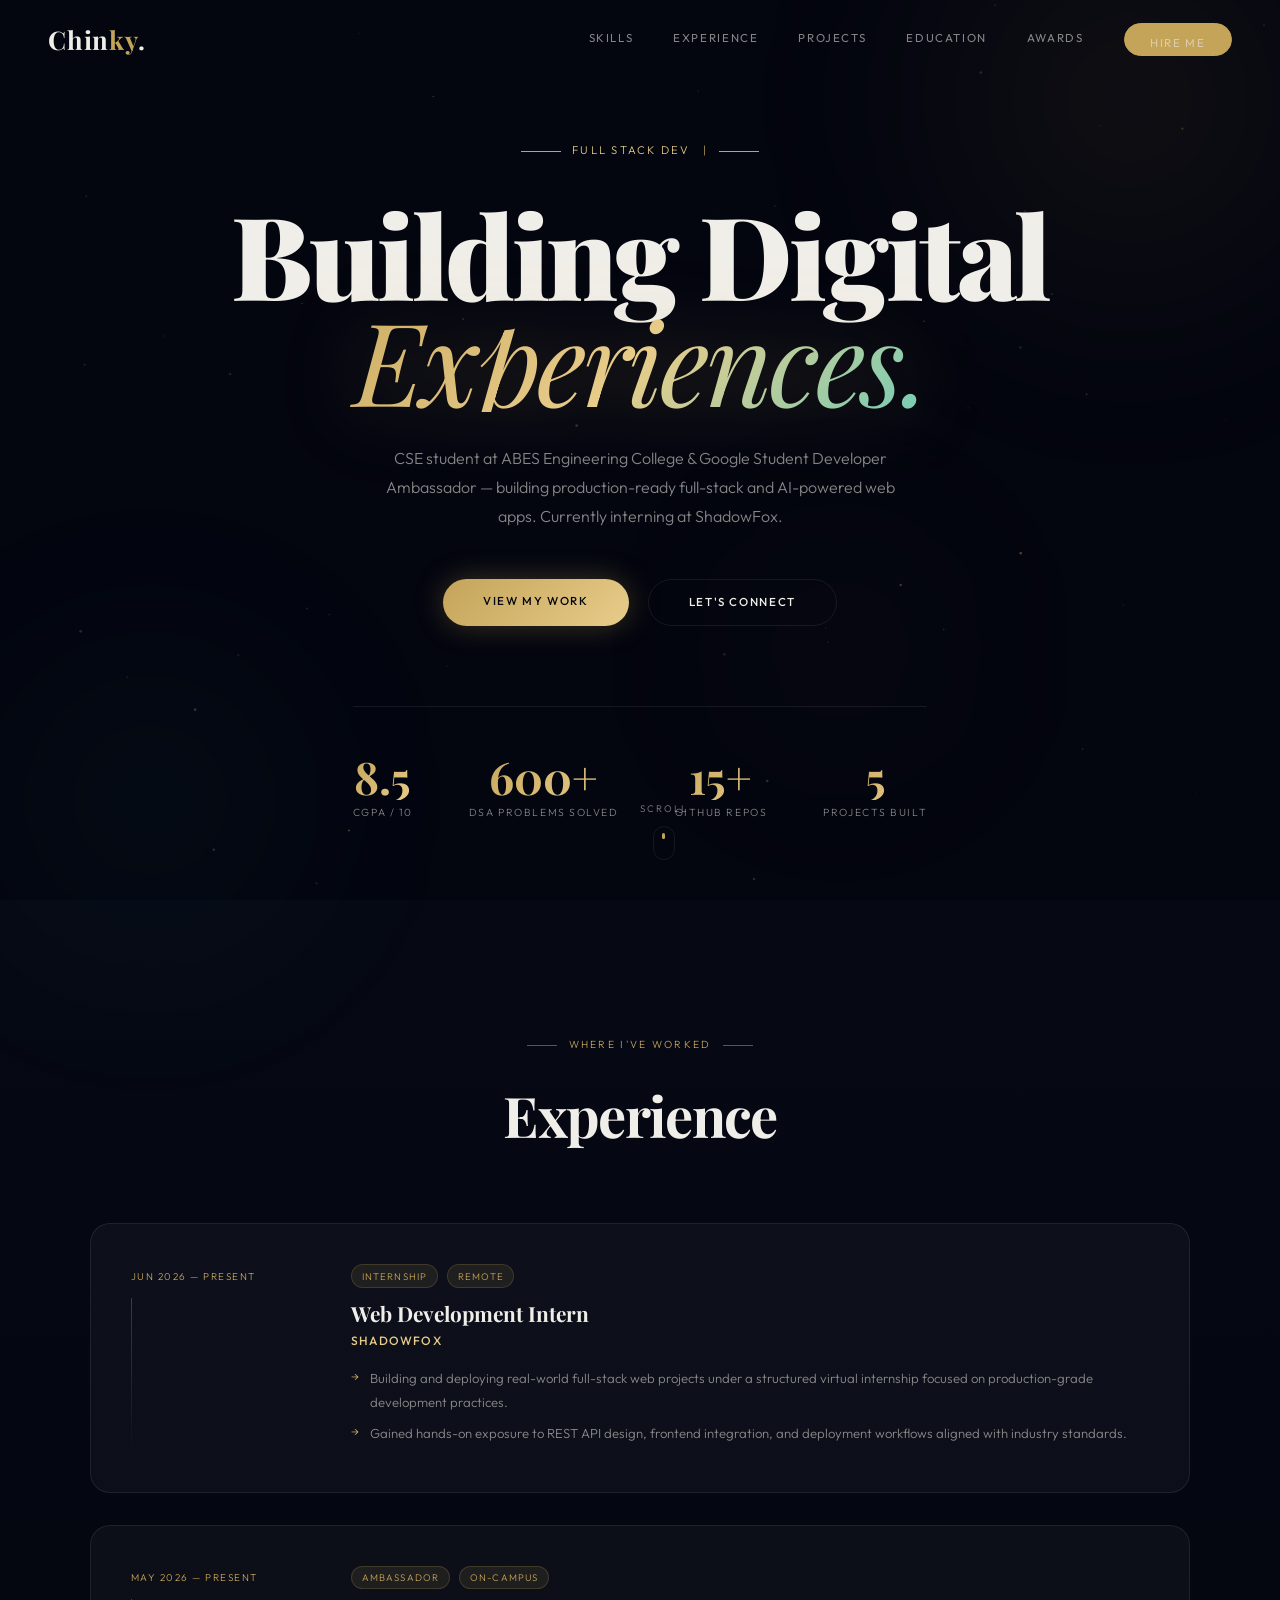
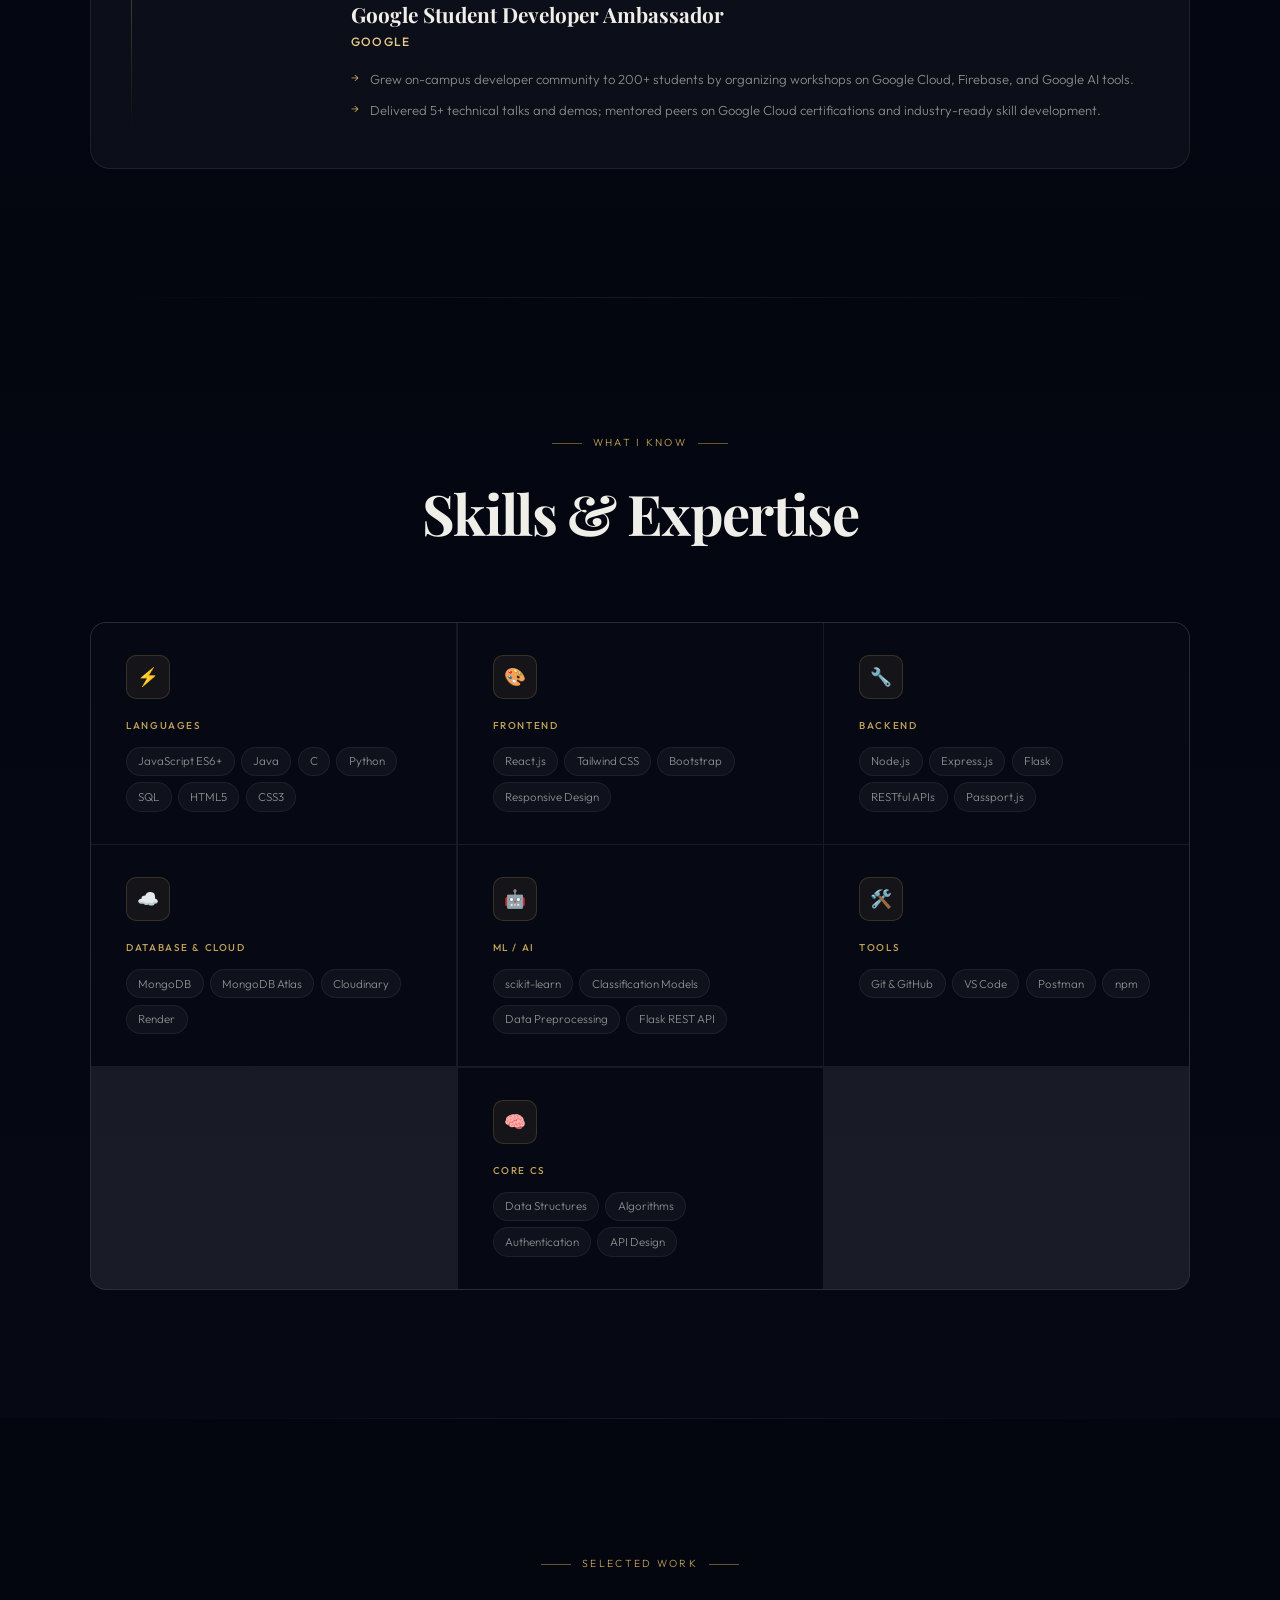
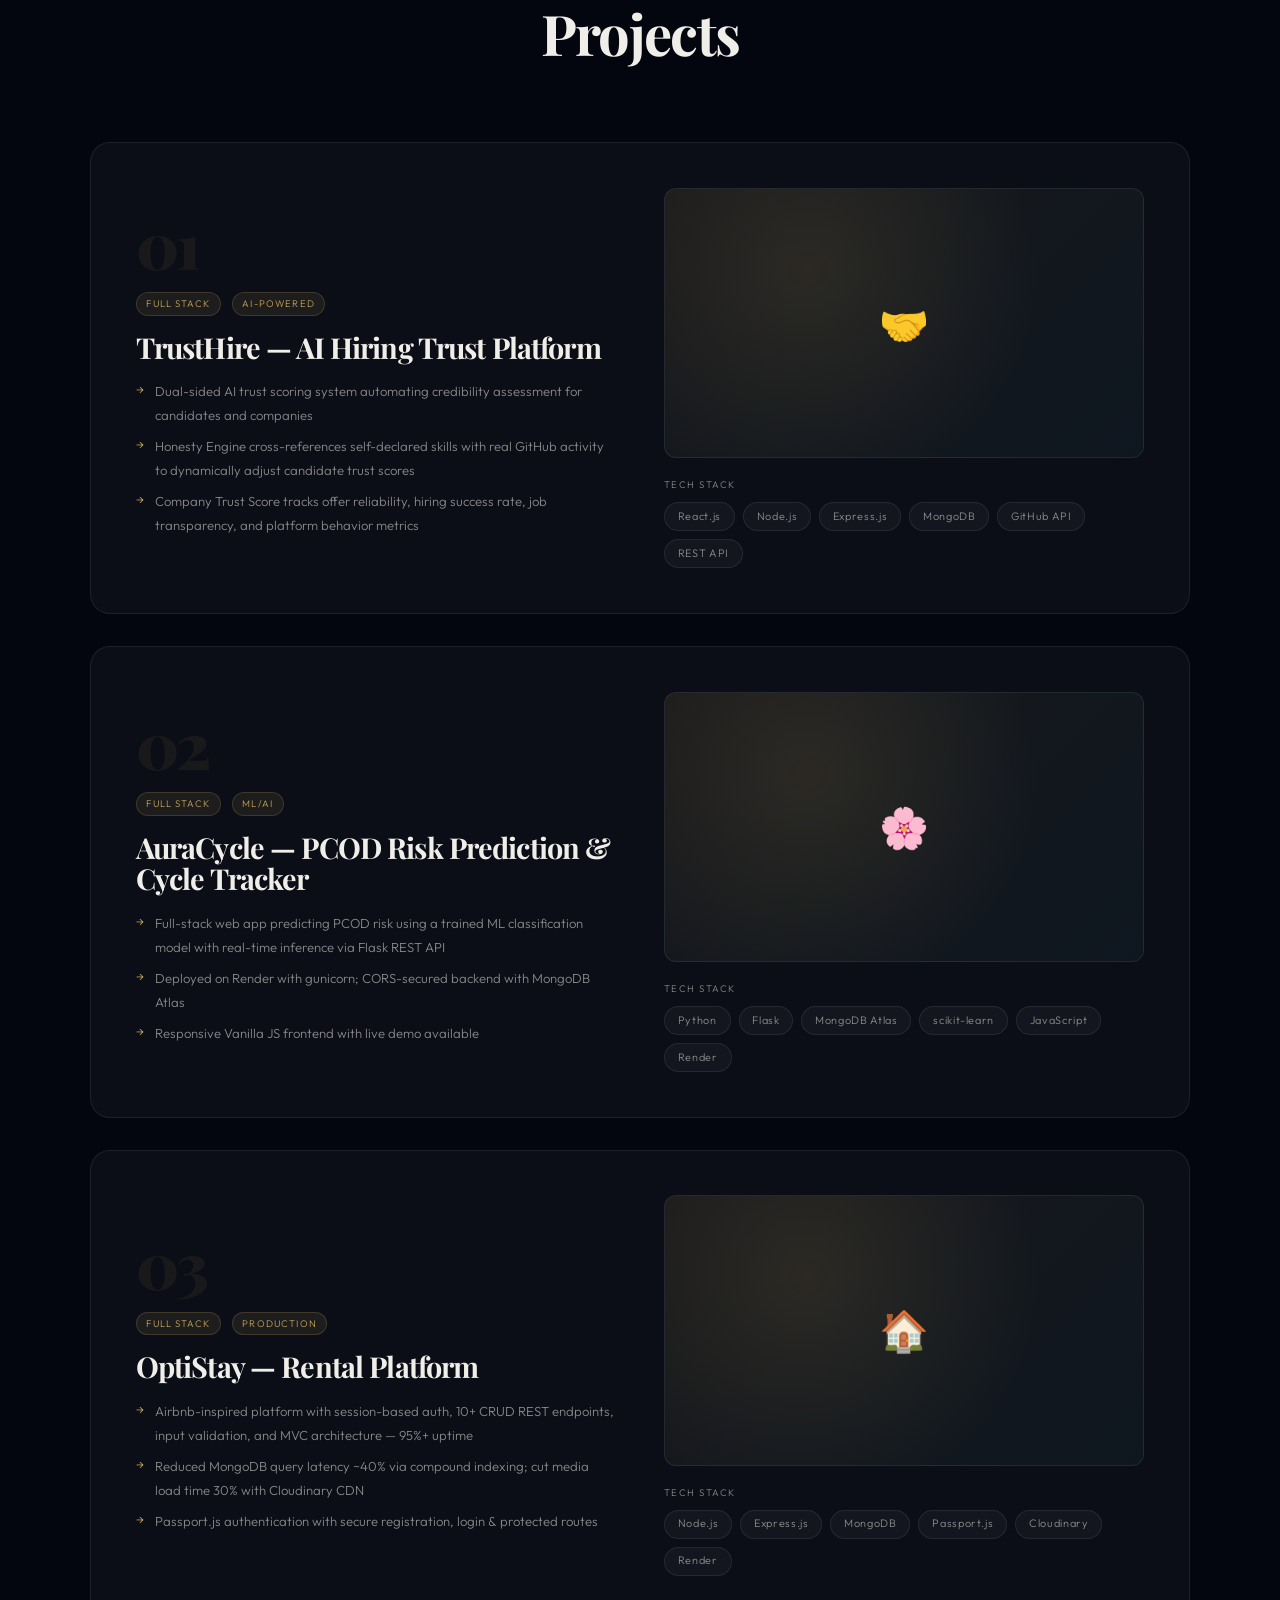
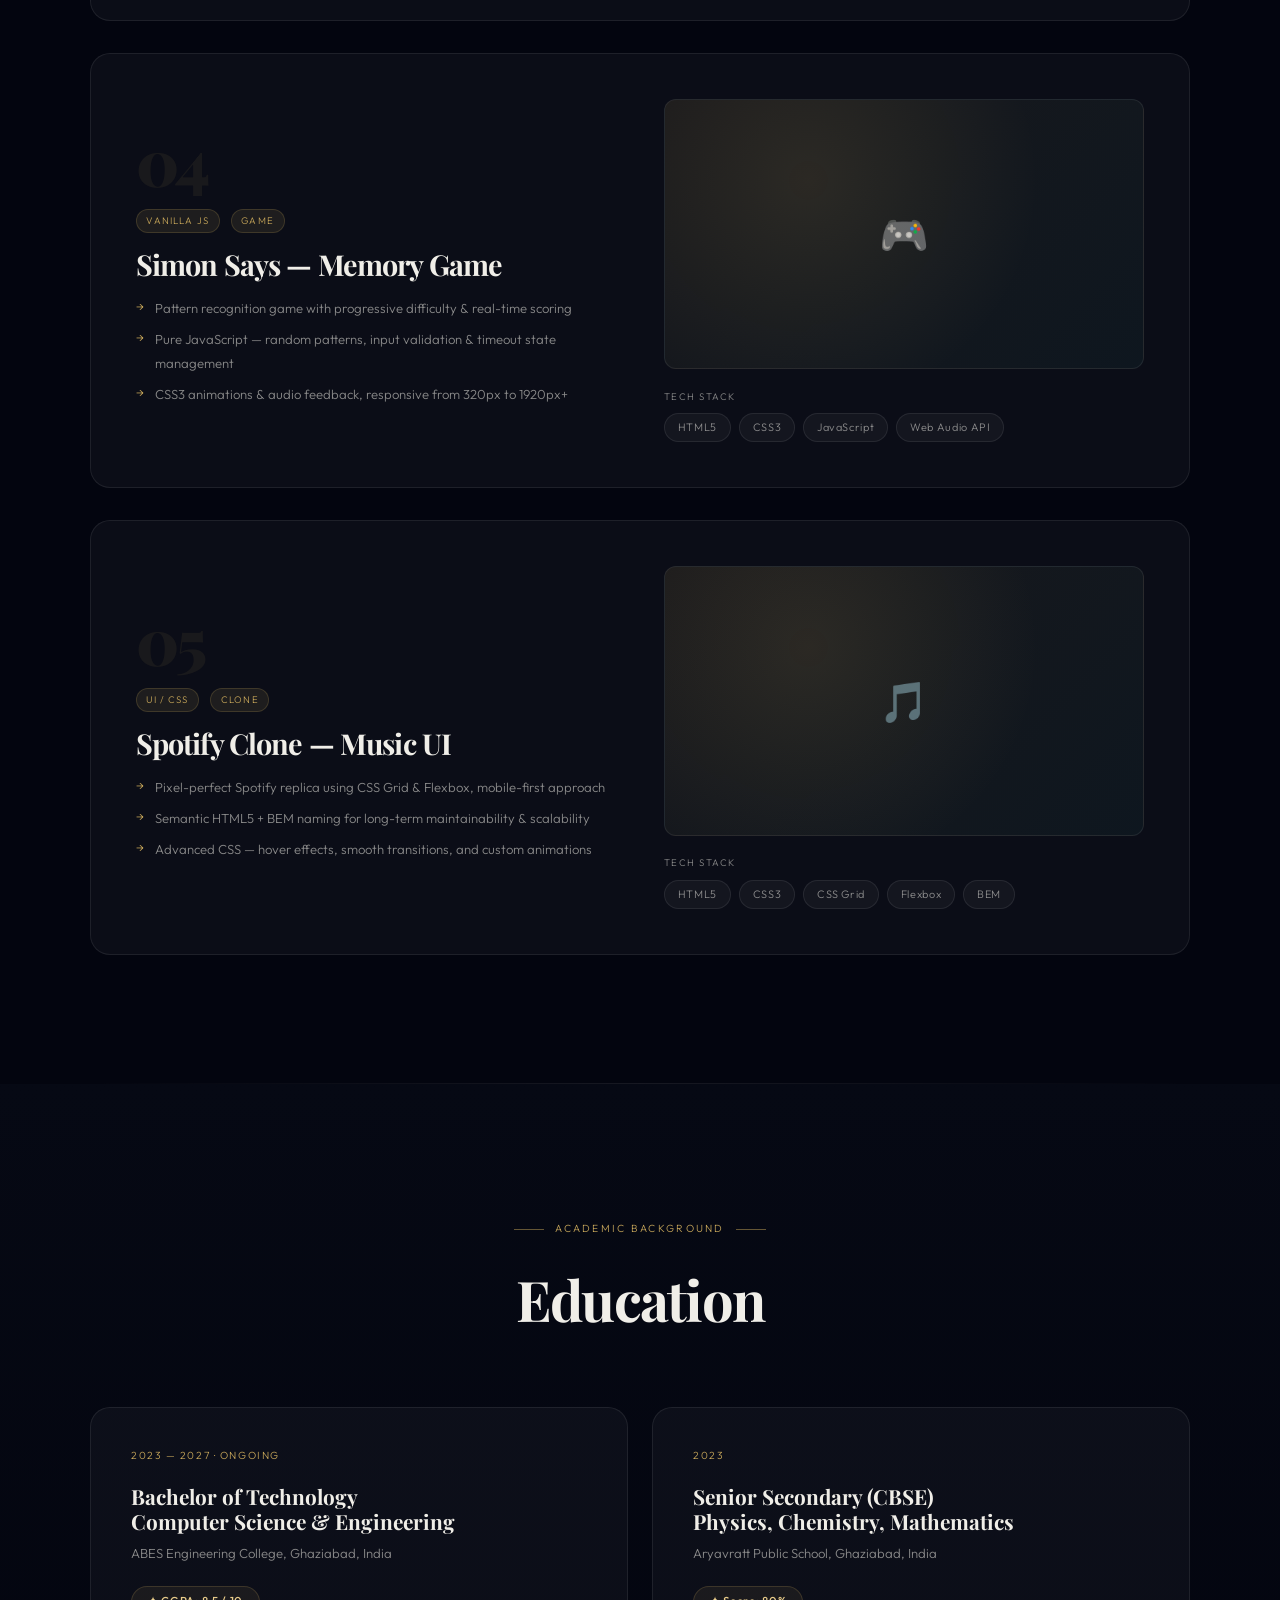
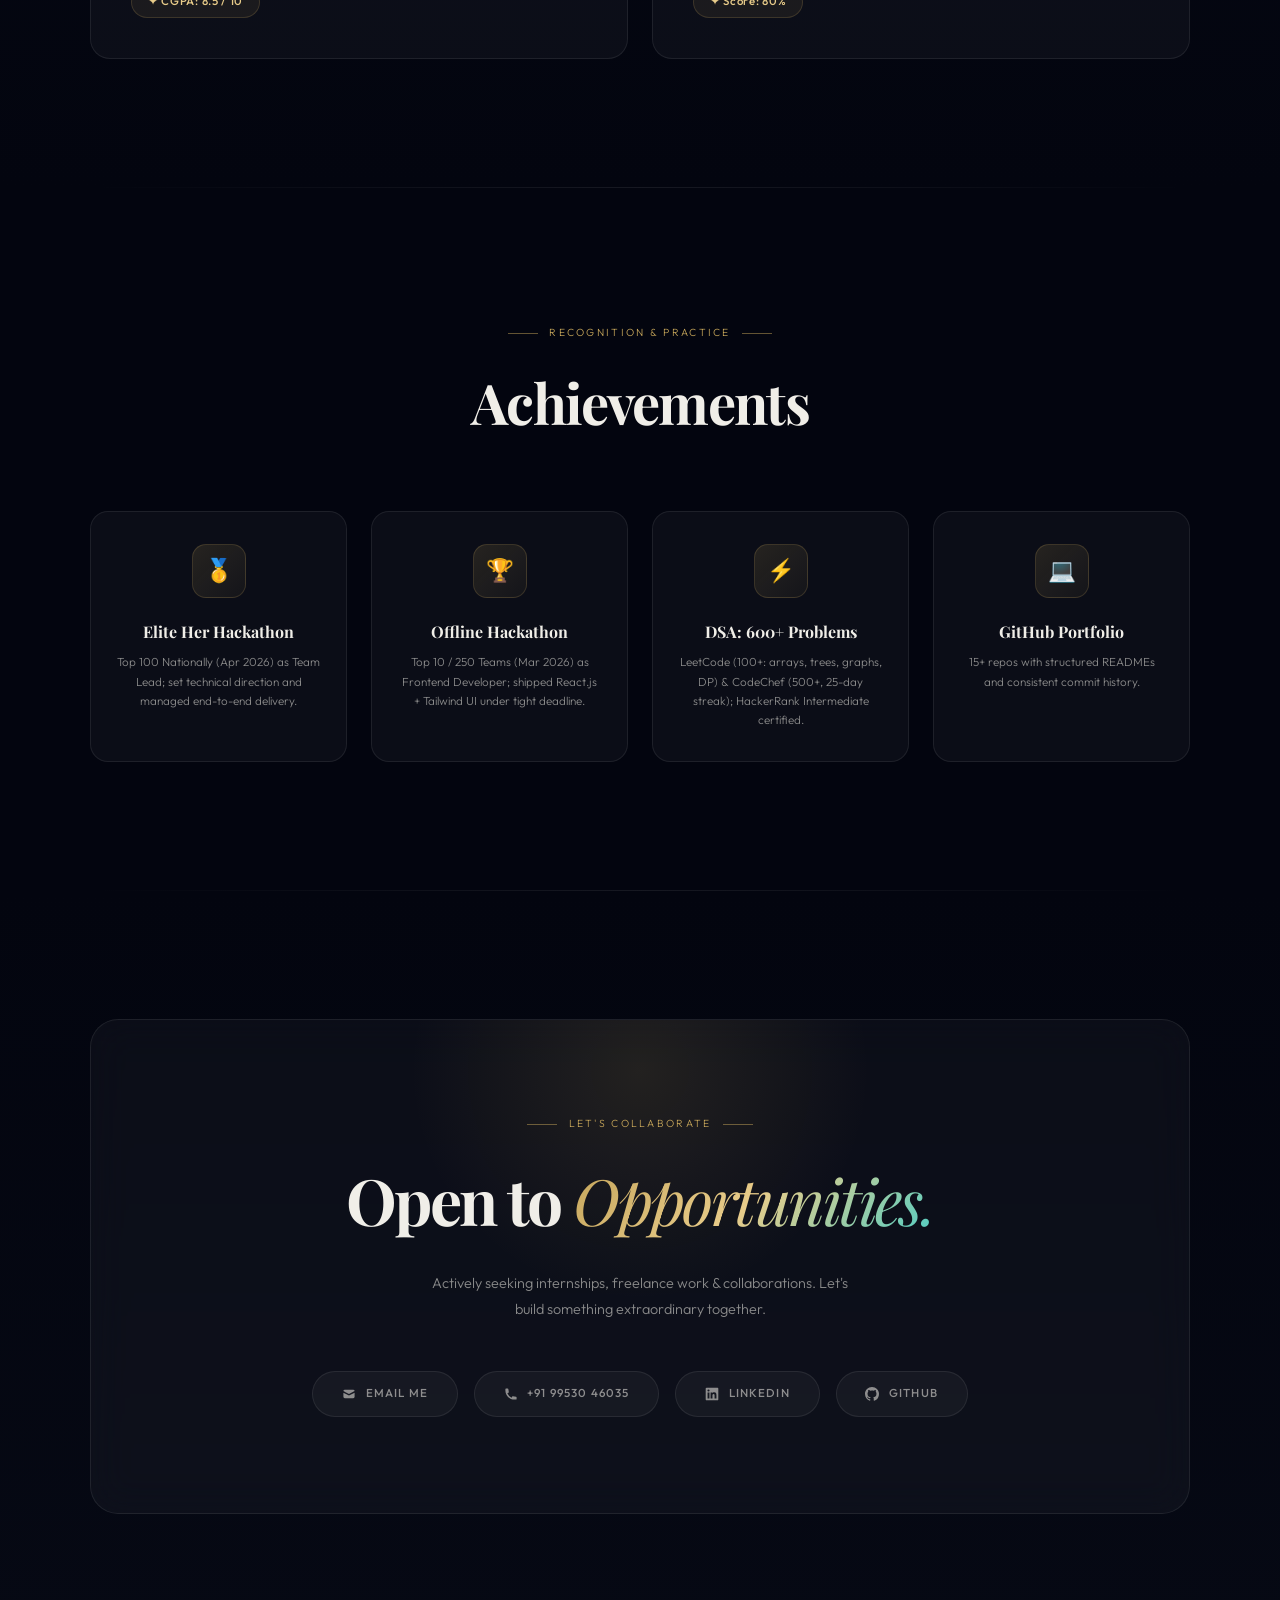
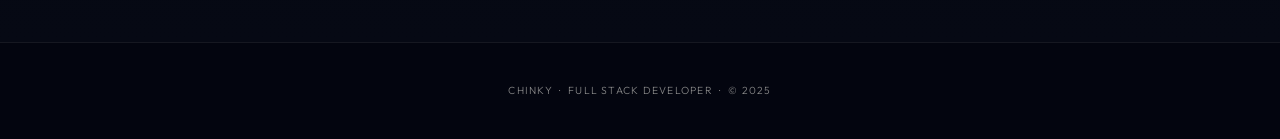
==== ShadowFox/Portfolio/index.html @ 5eedbc67 "fix portfolio site issues" ====
<!DOCTYPE html>
<html lang="en">
<head>
<meta charset="UTF-8">
<meta name="viewport" content="width=device-width, initial-scale=1.0">
<title>Chinky — Full Stack Developer</title>

<link href="https://fonts.googleapis.com/css2?family=Playfair+Display:ital,wght@0,400;0,700;0,900;1,400;1,700&family=Outfit:wght@200;300;400;500&display=swap" rel="stylesheet">
<link rel="stylesheet" href="style.css">

</head>
<body>

<!-- LOADER -->
<div id="loader">
  <div class="loader-logo">CK.</div>
  <div class="loader-bar"><div class="loader-bar-fill"></div></div>
</div>

<!-- CURSOR -->
<div id="cur"></div>
<div id="cur-ring"></div>

<!-- PARTICLES -->
<canvas id="particles"></canvas>

<!-- ORBS -->
<div class="orb orb1"></div>
<div class="orb orb2"></div>
<div class="orb orb3"></div>

<!-- ═══ NAV ═══ -->
<nav id="nav">
  <div class="nav-logo">Chin<span>ky</span>.</div>
  <div class="nav-links">
    <a href="#skills">Skills</a>
    <a href="#experience">Experience</a>
    <a href="#projects">Projects</a>
    <a href="#education">Education</a>
    <a href="#achievements">Awards</a>
    <a href="#contact" class="nav-btn">Hire Me</a>
  </div>
</nav>

<!-- ═══ HERO ═══ -->
<section id="hero">
  <div class="hero-eyebrow">
    <span class="eyebrow-line"></span>
    <span id="typed-role"></span><span class="typed-cursor">|</span>
    <span class="eyebrow-line"></span>
  </div>
  <h1 class="hero-title">
    <span class="line1">Building Digital</span>
    <span class="line2">Experiences.</span>
  </h1>
  <p class="hero-sub">
    CSE student at ABES Engineering College & Google Student Developer Ambassador — building production-ready full-stack and AI-powered web apps. Currently interning at ShadowFox.
  </p>
  <div class="hero-ctas">
    <a href="#projects" class="btn-glow primary">View My Work</a>
    <a href="#contact" class="btn-glow secondary">Let's Connect</a>
  </div>
  <div class="hero-stats">
    <div class="hstat">
      <div class="hstat-num" data-count="8.5" data-dec="1">0</div>
      <div class="hstat-label">CGPA / 10</div>
    </div>
    <div class="hstat">
      <div class="hstat-num" data-count="600" data-suffix="+">0</div>
      <div class="hstat-label">DSA Problems Solved</div>
    </div>
    <div class="hstat">
      <div class="hstat-num" data-count="15" data-suffix="+">0</div>
      <div class="hstat-label">GitHub Repos</div>
    </div>
    <div class="hstat">
      <div class="hstat-num" data-count="5">0</div>
      <div class="hstat-label">Projects Built</div>
    </div>
  </div>
  <div class="scroll-cue">
    <span>Scroll</span>
    <div class="scroll-mouse"><div class="scroll-dot"></div></div>
  </div>
</section>

<!-- ═══ EXPERIENCE ═══ -->
<section id="experience">
  <div class="section-wrap">
    <div class="max-w">
      <div class="section-head reveal">
        <p class="section-kicker">Where I've Worked</p>
        <h2 class="section-title">Experience</h2>
      </div>
      <div class="exp-list">
        <div class="exp-card reveal">
          <div class="exp-left">
            <span class="exp-date">Jun 2026 — Present</span>
            <div class="exp-line"></div>
          </div>
          <div class="exp-right">
            <div class="exp-badge-row">
              <span class="proj-badge">Internship</span>
              <span class="proj-badge">Remote</span>
            </div>
            <h3 class="exp-role">Web Development Intern</h3>
            <p class="exp-company">ShadowFox</p>
            <ul class="proj-desc">
              <li>Building and deploying real-world full-stack web projects under a structured virtual internship focused on production-grade development practices.</li>
              <li>Gained hands-on exposure to REST API design, frontend integration, and deployment workflows aligned with industry standards.</li>
            </ul>
          </div>
        </div>
        <div class="exp-card reveal reveal-delay-1">
          <div class="exp-left">
            <span class="exp-date">May 2026 — Present</span>
            <div class="exp-line"></div>
          </div>
          <div class="exp-right">
            <div class="exp-badge-row">
              <span class="proj-badge">Ambassador</span>
              <span class="proj-badge">On-Campus</span>
            </div>
            <h3 class="exp-role">Google Student Developer Ambassador</h3>
            <p class="exp-company">Google</p>
            <ul class="proj-desc">
              <li>Grew on-campus developer community to 200+ students by organizing workshops on Google Cloud, Firebase, and Google AI tools.</li>
              <li>Delivered 5+ technical talks and demos; mentored peers on Google Cloud certifications and industry-ready skill development.</li>
            </ul>
          </div>
        </div>
      </div>
    </div>
  </div>
</section>
<div class="divider"></div>

<!-- ═══ SKILLS ═══ -->
<section id="skills">
  <div class="section-wrap">
    <div class="max-w">
      <div class="section-head reveal">
        <p class="section-kicker">What I Know</p>
        <h2 class="section-title">Skills & Expertise</h2>
      </div>
      <div class="skills-grid">
        <div class="skill-block reveal">
          <div class="skill-block-icon">⚡</div>
          <div class="skill-block-cat">Languages</div>
          <div class="skill-tags">
            <span class="skill-tag">JavaScript ES6+</span>
            <span class="skill-tag">Java</span>
            <span class="skill-tag">C</span>
            <span class="skill-tag">Python</span>
            <span class="skill-tag">SQL</span>
            <span class="skill-tag">HTML5</span>
            <span class="skill-tag">CSS3</span>
          </div>
        </div>
        <div class="skill-block reveal reveal-delay-1">
          <div class="skill-block-icon">🎨</div>
          <div class="skill-block-cat">Frontend</div>
          <div class="skill-tags">
            <span class="skill-tag">React.js</span>
            <span class="skill-tag">Tailwind CSS</span>
            <span class="skill-tag">Bootstrap</span>
            <span class="skill-tag">Responsive Design</span>
          </div>
        </div>
        <div class="skill-block reveal reveal-delay-2">
          <div class="skill-block-icon">🔧</div>
          <div class="skill-block-cat">Backend</div>
          <div class="skill-tags">
            <span class="skill-tag">Node.js</span>
            <span class="skill-tag">Express.js</span>
            <span class="skill-tag">Flask</span>
            <span class="skill-tag">RESTful APIs</span>
            <span class="skill-tag">Passport.js</span>
          </div>
        </div>
        <div class="skill-block reveal reveal-delay-1">
          <div class="skill-block-icon">☁️</div>
          <div class="skill-block-cat">Database & Cloud</div>
          <div class="skill-tags">
            <span class="skill-tag">MongoDB</span>
            <span class="skill-tag">MongoDB Atlas</span>
            <span class="skill-tag">Cloudinary</span>
            <span class="skill-tag">Render</span>
          </div>
        </div>
        <div class="skill-block reveal reveal-delay-2">
          <div class="skill-block-icon">🤖</div>
          <div class="skill-block-cat">ML / AI</div>
          <div class="skill-tags">
            <span class="skill-tag">scikit-learn</span>
            <span class="skill-tag">Classification Models</span>
            <span class="skill-tag">Data Preprocessing</span>
            <span class="skill-tag">Flask REST API</span>
          </div>
        </div>
        <div class="skill-block reveal reveal-delay-3">
          <div class="skill-block-icon">🛠️</div>
          <div class="skill-block-cat">Tools</div>
          <div class="skill-tags">
            <span class="skill-tag">Git & GitHub</span>
            <span class="skill-tag">VS Code</span>
            <span class="skill-tag">Postman</span>
            <span class="skill-tag">npm</span>
          </div>
        </div>
        <div class="skill-block reveal reveal-delay-3">
          <div class="skill-block-icon">🧠</div>
          <div class="skill-block-cat">Core CS</div>
          <div class="skill-tags">
            <span class="skill-tag">Data Structures</span>
            <span class="skill-tag">Algorithms</span>
            <span class="skill-tag">Authentication</span>
            <span class="skill-tag">API Design</span>
          </div>
        </div>
      </div>
    </div>
  </div>
</section>

<div class="divider"></div>

<!-- ═══ PROJECTS ═══ -->
<section id="projects">
  <div class="section-wrap">
    <div class="max-w">
      <div class="section-head reveal">
        <p class="section-kicker">Selected Work</p>
        <h2 class="section-title">Projects</h2>
      </div>
      <div class="proj-list">

        <div class="proj-card reveal" id="p1">
          <div>
            <div class="proj-num-badge">01</div>
            <div class="proj-badge-row">
              <span class="proj-badge">Full Stack</span>
              <span class="proj-badge">AI-Powered</span>
            </div>
            <h3 class="proj-title">TrustHire — AI Hiring Trust Platform</h3>
            <ul class="proj-desc">
              <li>Dual-sided AI trust scoring system automating credibility assessment for candidates and companies</li>
              <li>Honesty Engine cross-references self-declared skills with real GitHub activity to dynamically adjust candidate trust scores</li>
              <li>Company Trust Score tracks offer reliability, hiring success rate, job transparency, and platform behavior metrics</li>
            </ul>
          </div>
          <div class="proj-visual">
            <div class="proj-mockup">🤝<div class="proj-mockup-glow"></div></div>
            <div>
              <div class="proj-stack-title">Tech Stack</div>
              <div class="proj-techs">
                <span class="proj-tech">React.js</span>
                <span class="proj-tech">Node.js</span>
                <span class="proj-tech">Express.js</span>
                <span class="proj-tech">MongoDB</span>
                <span class="proj-tech">GitHub API</span>
                <span class="proj-tech">REST API</span>
              </div>
            </div>
          </div>
        </div>

        <div class="proj-card reveal reveal-delay-1" id="p2">
          <div>
            <div class="proj-num-badge">02</div>
            <div class="proj-badge-row">
              <span class="proj-badge">Full Stack</span>
              <span class="proj-badge">ML/AI</span>
            </div>
            <h3 class="proj-title">AuraCycle — PCOD Risk Prediction & Cycle Tracker</h3>
            <ul class="proj-desc">
              <li>Full-stack web app predicting PCOD risk using a trained ML classification model with real-time inference via Flask REST API</li>
              <li>Deployed on Render with gunicorn; CORS-secured backend with MongoDB Atlas</li>
              <li>Responsive Vanilla JS frontend with live demo available</li>
            </ul>
          </div>
          <div class="proj-visual">
            <div class="proj-mockup">🌸<div class="proj-mockup-glow"></div></div>
            <div>
              <div class="proj-stack-title">Tech Stack</div>
              <div class="proj-techs">
                <span class="proj-tech">Python</span>
                <span class="proj-tech">Flask</span>
                <span class="proj-tech">MongoDB Atlas</span>
                <span class="proj-tech">scikit-learn</span>
                <span class="proj-tech">JavaScript</span>
                <span class="proj-tech">Render</span>
              </div>
            </div>
          </div>
        </div>

        <div class="proj-card reveal reveal-delay-2" id="p3">
          <div>
            <div class="proj-num-badge">03</div>
            <div class="proj-badge-row">
              <span class="proj-badge">Full Stack</span>
              <span class="proj-badge">Production</span>
            </div>
            <h3 class="proj-title">OptiStay — Rental Platform</h3>
            <ul class="proj-desc">
              <li>Airbnb-inspired platform with session-based auth, 10+ CRUD REST endpoints, input validation, and MVC architecture — 95%+ uptime</li>
              <li>Reduced MongoDB query latency ~40% via compound indexing; cut media load time 30% with Cloudinary CDN</li>
              <li>Passport.js authentication with secure registration, login & protected routes</li>
            </ul>
          </div>
          <div class="proj-visual">
            <div class="proj-mockup">🏠<div class="proj-mockup-glow"></div></div>
            <div>
              <div class="proj-stack-title">Tech Stack</div>
              <div class="proj-techs">
                <span class="proj-tech">Node.js</span>
                <span class="proj-tech">Express.js</span>
                <span class="proj-tech">MongoDB</span>
                <span class="proj-tech">Passport.js</span>
                <span class="proj-tech">Cloudinary</span>
                <span class="proj-tech">Render</span>
              </div>
            </div>
          </div>
        </div>

        <div class="proj-card reveal reveal-delay-3" id="p4">
          <div>
            <div class="proj-num-badge">04</div>
            <div class="proj-badge-row">
              <span class="proj-badge">Vanilla JS</span>
              <span class="proj-badge">Game</span>
            </div>
            <h3 class="proj-title">Simon Says — Memory Game</h3>
            <ul class="proj-desc">
              <li>Pattern recognition game with progressive difficulty & real-time scoring</li>
              <li>Pure JavaScript — random patterns, input validation & timeout state management</li>
              <li>CSS3 animations & audio feedback, responsive from 320px to 1920px+</li>
            </ul>
          </div>
          <div class="proj-visual">
            <div class="proj-mockup">🎮<div class="proj-mockup-glow"></div></div>
            <div>
              <div class="proj-stack-title">Tech Stack</div>
              <div class="proj-techs">
                <span class="proj-tech">HTML5</span>
                <span class="proj-tech">CSS3</span>
                <span class="proj-tech">JavaScript</span>
                <span class="proj-tech">Web Audio API</span>
              </div>
            </div>
          </div>
        </div>

        <div class="proj-card reveal reveal-delay-4" id="p5">
          <div>
            <div class="proj-num-badge">05</div>
            <div class="proj-badge-row">
              <span class="proj-badge">UI / CSS</span>
              <span class="proj-badge">Clone</span>
            </div>
            <h3 class="proj-title">Spotify Clone — Music UI</h3>
            <ul class="proj-desc">
              <li>Pixel-perfect Spotify replica using CSS Grid & Flexbox, mobile-first approach</li>
              <li>Semantic HTML5 + BEM naming for long-term maintainability & scalability</li>
              <li>Advanced CSS — hover effects, smooth transitions, and custom animations</li>
            </ul>
          </div>
          <div class="proj-visual">
            <div class="proj-mockup">🎵<div class="proj-mockup-glow"></div></div>
            <div>
              <div class="proj-stack-title">Tech Stack</div>
              <div class="proj-techs">
                <span class="proj-tech">HTML5</span>
                <span class="proj-tech">CSS3</span>
                <span class="proj-tech">CSS Grid</span>
                <span class="proj-tech">Flexbox</span>
                <span class="proj-tech">BEM</span>
              </div>
            </div>
          </div>
        </div>

      </div>
    </div>
  </div>
</section>

<div class="divider"></div>

<!-- ═══ EDUCATION ═══ -->
<section id="education">
  <div class="section-wrap">
    <div class="max-w">
      <div class="section-head reveal">
        <p class="section-kicker">Academic Background</p>
        <h2 class="section-title">Education</h2>
      </div>
      <div class="edu-grid">
        <div class="edu-card reveal">
          <p class="edu-year">2023 — 2027 · Ongoing</p>
          <h3 class="edu-degree">Bachelor of Technology<br>Computer Science & Engineering</h3>
          <p class="edu-school">ABES Engineering College, Ghaziabad, India</p>
          <span class="edu-score">✦ CGPA: 8.5 / 10</span>
        </div>
        <div class="edu-card reveal reveal-delay-1">
          <p class="edu-year">2023</p>
          <h3 class="edu-degree">Senior Secondary (CBSE)<br>Physics, Chemistry, Mathematics</h3>
          <p class="edu-school">Aryavratt Public School, Ghaziabad, India</p>
          <span class="edu-score">✦ Score: 80%</span>
        </div>
      </div>
    </div>
  </div>
</section>

<div class="divider"></div>

<!-- ═══ ACHIEVEMENTS ═══ -->
<section id="achievements">
  <div class="section-wrap">
    <div class="max-w">
      <div class="section-head reveal">
        <p class="section-kicker">Recognition & Practice</p>
        <h2 class="section-title">Achievements</h2>
      </div>
      <div class="ach-grid">
        <div class="ach-card reveal">
          <div class="ach-icon-wrap">🥇</div>
          <h4 class="ach-title">Elite Her Hackathon</h4>
          <p class="ach-desc">Top 100 Nationally (Apr 2026) as Team Lead; set technical direction and managed end-to-end delivery.</p>
        </div>
        <div class="ach-card reveal reveal-delay-1">
          <div class="ach-icon-wrap">🏆</div>
          <h4 class="ach-title">Offline Hackathon</h4>
          <p class="ach-desc">Top 10 / 250 Teams (Mar 2026) as Frontend Developer; shipped React.js + Tailwind UI under tight deadline.</p>
        </div>
        <div class="ach-card reveal reveal-delay-2">
          <div class="ach-icon-wrap">⚡</div>
          <h4 class="ach-title">DSA: 600+ Problems</h4>
          <p class="ach-desc">LeetCode (100+: arrays, trees, graphs, DP) & CodeChef (500+, 25-day streak); HackerRank Intermediate certified.</p>
        </div>
        <div class="ach-card reveal reveal-delay-3">
          <div class="ach-icon-wrap">💻</div>
          <h4 class="ach-title">GitHub Portfolio</h4>
          <p class="ach-desc">15+ repos with structured READMEs and consistent commit history.</p>
        </div>
      </div>
    </div>
  </div>
</section>

<div class="divider"></div>

<!-- ═══ CONTACT ═══ -->
<section id="contact">
  <div class="section-wrap">
    <div class="max-w">
      <div class="contact-wrap reveal">
        <div class="contact-orb"></div>
        <p class="section-kicker" style="justify-content:center;display:flex">Let's Collaborate</p>
        <h2 class="contact-title">Open to <em>Opportunities.</em></h2>
        <p class="contact-sub">Actively seeking internships, freelance work & collaborations. Let's build something extraordinary together.</p>
        <div class="contact-links">
          <a href="/cdn-cgi/l/email-protection#63000b0a0d5a5b5a5a0d0823040e020a0f4d000c0e" class="clink">
            <svg width="14" height="14" viewBox="0 0 20 20" fill="currentColor" class="clink-icon"><path d="M2.003 5.884L10 9.882l7.997-3.998A2 2 0 0016 4H4a2 2 0 00-1.997 1.884z"/><path d="M18 8.118l-8 4-8-4V14a2 2 0 002 2h12a2 2 0 002-2V8.118z"/></svg>
            <span>Email Me</span>
          </a>
          <a href="tel:+919953046035" class="clink">
            <svg width="14" height="14" viewBox="0 0 20 20" fill="currentColor" class="clink-icon"><path d="M2 3a1 1 0 011-1h2.153a1 1 0 01.986.836l.74 4.435a1 1 0 01-.54 1.06l-1.548.773a11.037 11.037 0 006.105 6.105l.774-1.548a1 1 0 011.059-.54l4.435.74a1 1 0 01.836.986V17a1 1 0 01-1 1h-2C7.82 18 2 12.18 2 5V3z"/></svg>
            <span>+91 99530 46035</span>
          </a>
          <a href="https://linkedin.com/in/chinky-" target="_blank" class="clink">
            <svg width="14" height="14" viewBox="0 0 20 20" fill="currentColor" class="clink-icon"><path fill-rule="evenodd" d="M16.338 16.338H13.67V12.16c0-.995-.017-2.277-1.387-2.277-1.39 0-1.601 1.086-1.601 2.207v4.248H8.014v-8.59h2.559v1.174h.037c.356-.675 1.227-1.387 2.526-1.387 2.703 0 3.203 1.778 3.203 4.092v4.711zM5.005 6.575a1.548 1.548 0 11-.003-3.096 1.548 1.548 0 01.003 3.096zm-1.337 9.763H6.34v-8.59H3.667v8.59zM17.668 1H2.328C1.595 1 1 1.581 1 2.298v15.403C1 18.418 1.595 19 2.328 19h15.34c.734 0 1.332-.582 1.332-1.299V2.298C19 1.581 18.402 1 17.668 1z" clip-rule="evenodd"/></svg>
            <span>LinkedIn</span>
          </a>
          <a href="https://github.com/Chinky29" target="_blank" class="clink">
            <svg width="14" height="14" viewBox="0 0 20 20" fill="currentColor" class="clink-icon"><path fill-rule="evenodd" d="M10 0C4.477 0 0 4.484 0 10.017c0 4.425 2.865 8.18 6.839 9.504.5.092.682-.217.682-.483 0-.237-.008-.868-.013-1.703-2.782.605-3.369-1.343-3.369-1.343-.454-1.158-1.11-1.466-1.11-1.466-.908-.62.069-.608.069-.608 1.003.07 1.531 1.032 1.531 1.032.892 1.53 2.341 1.088 2.91.832.092-.647.35-1.088.636-1.338-2.22-.253-4.555-1.113-4.555-4.951 0-1.093.39-1.988 1.029-2.688-.103-.253-.446-1.272.098-2.65 0 0 .84-.27 2.75 1.026A9.564 9.564 0 0110 4.844c.85.004 1.705.115 2.504.337 1.909-1.296 2.747-1.027 2.747-1.027.546 1.379.203 2.398.1 2.651.64.7 1.028 1.595 1.028 2.688 0 3.848-2.339 4.695-4.566 4.943.359.309.678.92.678 1.855 0 1.338-.012 2.419-.012 2.747 0 .268.18.58.688.482A10.019 10.019 0 0020 10.017C20 4.484 15.522 0 10 0z" clip-rule="evenodd"/></svg>
            <span>GitHub</span>
          </a>
        </div>
      </div>
    </div>
  </div>
</section>

<footer>
  <p>Chinky &nbsp;·&nbsp; Full Stack Developer &nbsp;·&nbsp; © 2025</p>
</footer>
<script data-cfasync="false" src="/cdn-cgi/scripts/5c5dd728/cloudflare-static/email-decode.min.js"></script>
<script src="script.js"></script>
</body>
</html>
---- ShadowFox/Portfolio/style.css ----
/* ═══════════════════════════════════════════
   TOKENS & RESET
═══════════════════════════════════════════ */
:root {
  --bg:        #03050f;
  --bg2:       #060914;
  --surface:   rgba(255,255,255,0.035);
  --border:    rgba(255,255,255,0.08);
  --border-h:  rgba(196,164,89,0.4);
  --ink:       #f0eee8;
  --ink2:      rgba(240,238,232,0.55);
  --gold:      #c4a459;
  --gold2:     #e8cc8a;
  --gold-glow: rgba(196,164,89,0.15);
  --teal:      #4ecdc4;
  --ease:      cubic-bezier(.16,1,.3,1);
  --ease2:     cubic-bezier(.25,.46,.45,.94);
}
*,*::before,*::after{box-sizing:border-box;margin:0;padding:0}
html{scroll-behavior:smooth;font-size:16px}
body{
  background:var(--bg);color:var(--ink);
  font-family:'Outfit',sans-serif;font-weight:300;
  line-height:1.6;overflow-x:hidden;
  -webkit-font-smoothing:antialiased;cursor:none;
}
a{color:inherit;text-decoration:none}
ul{list-style:none}
section{position:relative}

/* ═══════════════════════════════════════════
   LOADER
═══════════════════════════════════════════ */
#loader{
  position:fixed;inset:0;z-index:9999;
  background:var(--bg);display:flex;align-items:center;justify-content:center;
  flex-direction:column;gap:1.5rem;
  transition:opacity .8s var(--ease),transform .8s var(--ease);
}
#loader.out{opacity:0;pointer-events:none;transform:scale(1.04)}
.loader-logo{
  font-family:'Playfair Display',serif;font-size:3rem;font-weight:700;
  letter-spacing:.05em;color:var(--gold);
  animation:loaderPulse 1.4s ease-in-out infinite;
}
@keyframes loaderPulse{0%,100%{opacity:.4;transform:scale(.98)}50%{opacity:1;transform:scale(1)}}
.loader-bar{width:160px;height:1px;background:rgba(196,164,89,.2);position:relative;overflow:hidden}
.loader-bar-fill{
  position:absolute;left:0;top:0;height:100%;
  background:linear-gradient(90deg,transparent,var(--gold),transparent);
  width:40%;animation:loaderSlide 1.2s ease-in-out infinite;
}
@keyframes loaderSlide{from{left:-40%}to{left:140%}}

/* ═══════════════════════════════════════════
   CUSTOM CURSOR
═══════════════════════════════════════════ */
#cur{
  position:fixed;width:10px;height:10px;
  background:var(--gold);border-radius:50%;
  pointer-events:none;z-index:8888;
  transform:translate(-50%,-50%);
  transition:transform .12s,width .3s,height .3s,background .3s;
  mix-blend-mode:screen;
}
#cur-ring{
  position:fixed;width:40px;height:40px;
  border:1px solid rgba(196,164,89,.5);border-radius:50%;
  pointer-events:none;z-index:8887;
  transform:translate(-50%,-50%);
  transition:width .4s var(--ease),height .4s var(--ease),opacity .3s,border-color .3s;
}
.cursor-expand #cur{width:60px;height:60px;background:rgba(196,164,89,.12)}
.cursor-expand #cur-ring{width:70px;height:70px;border-color:rgba(196,164,89,.8)}

/* ═══════════════════════════════════════════
   CANVAS PARTICLES
═══════════════════════════════════════════ */
#particles{position:fixed;inset:0;z-index:0;pointer-events:none}

/* ═══════════════════════════════════════════
   GRADIENT ORBS
═══════════════════════════════════════════ */
.orb{
  position:fixed;border-radius:50%;filter:blur(100px);
  pointer-events:none;z-index:1;opacity:.55;
  animation:orbFloat 12s ease-in-out infinite alternate;
}
.orb1{width:600px;height:600px;background:radial-gradient(circle,rgba(196,164,89,.18),transparent 70%);top:-200px;right:-150px;animation-delay:0s}
.orb2{width:500px;height:500px;background:radial-gradient(circle,rgba(78,205,196,.1),transparent 70%);bottom:-150px;left:-100px;animation-delay:-5s}
.orb3{width:400px;height:400px;background:radial-gradient(circle,rgba(196,164,89,.08),transparent 70%);top:50%;left:50%;animation-delay:-9s}
@keyframes orbFloat{
  from{transform:translate(0,0) scale(1)}
  to{transform:translate(40px,30px) scale(1.08)}
}

/* ═══════════════════════════════════════════
   NAV
═══════════════════════════════════════════ */
nav{
  position:fixed;top:0;left:0;right:0;z-index:500;
  padding:1.2rem 3rem;
  display:flex;align-items:center;justify-content:space-between;
  transition:background .5s,backdrop-filter .5s,border-bottom .5s;
}
nav.solid{
  background:rgba(3,5,15,.85);backdrop-filter:blur(20px) saturate(180%);
  border-bottom:1px solid var(--border);
}
.nav-logo{
  font-family:'Playfair Display',serif;font-size:1.6rem;font-weight:700;
  letter-spacing:.03em;color:var(--ink);
  position:relative;
}
.nav-logo span{color:var(--gold)}
.nav-links{display:flex;gap:2.5rem;align-items:center}
.nav-links a{
  font-size:.72rem;letter-spacing:.14em;text-transform:uppercase;
  font-weight:400;color:var(--ink2);
  position:relative;padding-bottom:3px;transition:color .25s;
}
.nav-links a::after{
  content:'';position:absolute;bottom:0;left:0;right:0;
  height:1px;background:var(--gold);
  transform:scaleX(0);transform-origin:center;
  transition:transform .35s var(--ease2);
}
.nav-links a:hover{color:var(--ink)}
.nav-links a:hover::after{transform:scaleX(1)}
.nav-links a.nav-active { color: var(--gold); }
.nav-links a.nav-active::after { transform: scaleX(1); }
.nav-btn{
  font-size:.7rem;letter-spacing:.14em;text-transform:uppercase;font-weight:500;
  color:var(--bg);background:var(--gold);
  padding:.6rem 1.6rem;border-radius:100px;
  transition:all .3s var(--ease2);border:1px solid var(--gold);
}
.nav-btn:hover{background:transparent;color:var(--gold)}

/* ═══════════════════════════════════════════
   HERO
═══════════════════════════════════════════ */
#hero{
  min-height:100vh;display:flex;flex-direction:column;
  align-items:center;justify-content:center;
  text-align:center;padding:8rem 2rem 4rem;
  position:relative;z-index:2;overflow:hidden;
}
.hero-eyebrow{
  display:inline-flex;align-items:center;gap:.7rem;
  font-size:.7rem;letter-spacing:.2em;text-transform:uppercase;
  color:var(--gold2);margin-bottom:2.5rem;
  opacity:0;transform:translateY(20px);
  animation:fadeUp .8s .4s var(--ease) forwards;
}
.eyebrow-line{width:40px;height:1px;background:var(--gold)}
.typed-cursor { color: var(--gold); animation: blink .7s step-end infinite; margin-left: 1px; }
@keyframes blink { 0%,100%{opacity:1} 50%{opacity:0} }
.hero-title{
  font-family:'Playfair Display',serif;
  font-size:clamp(4rem,9vw,9rem);
  font-weight:900;line-height:.92;
  letter-spacing:-.03em;
  opacity:0;animation:fadeUp .9s .6s var(--ease) forwards;
}
.hero-title .line1{display:block;color:var(--ink)}
.hero-title .line2{
  display:block;font-style:italic;font-weight:400;
  background:linear-gradient(135deg,var(--gold),var(--gold2),var(--teal));
  -webkit-background-clip:text;-webkit-text-fill-color:transparent;background-clip:text;
  filter:drop-shadow(0 0 40px rgba(196,164,89,.35));
}
.hero-sub{
  margin-top:2rem;font-size:1rem;color:var(--ink2);
  max-width:520px;line-height:1.8;
  opacity:0;animation:fadeUp .8s .8s var(--ease) forwards;
}
.hero-ctas{
  display:flex;gap:1.2rem;margin-top:3rem;flex-wrap:wrap;justify-content:center;
  opacity:0;animation:fadeUp .8s 1s var(--ease) forwards;
}
.btn-glow{
  position:relative;padding:.85rem 2.5rem;border-radius:100px;
  font-size:.72rem;letter-spacing:.14em;text-transform:uppercase;font-weight:500;
  font-family:'Outfit',sans-serif;transition:all .35s var(--ease2);overflow:hidden;
}
.btn-glow.primary{
  background:linear-gradient(135deg,var(--gold),var(--gold2));
  color:var(--bg);border:none;
  box-shadow:0 0 30px rgba(196,164,89,.3),0 4px 20px rgba(0,0,0,.3);
}
.btn-glow.primary:hover{
  box-shadow:0 0 60px rgba(196,164,89,.5),0 8px 30px rgba(0,0,0,.4);
  transform:translateY(-2px);
}
.btn-glow.secondary{
  background:transparent;color:var(--ink);
  border:1px solid var(--border);
  backdrop-filter:blur(10px);
}
.btn-glow.secondary:hover{border-color:var(--gold);color:var(--gold);transform:translateY(-2px)}

.hero-stats{
  display:flex;gap:3.5rem;margin-top:5rem;
  padding-top:3rem;border-top:1px solid var(--border);
  opacity:0;animation:fadeUp .8s 1.2s var(--ease) forwards;
  flex-wrap:wrap;justify-content:center;
}
.hstat{}
.hstat-num{
  font-family:'Playfair Display',serif;
  font-size:2.8rem;font-weight:700;
  background:linear-gradient(135deg,var(--gold),var(--gold2));
  -webkit-background-clip:text;-webkit-text-fill-color:transparent;background-clip:text;
  line-height:1;
}
.hstat-label{font-size:.65rem;letter-spacing:.15em;text-transform:uppercase;color:var(--ink2);margin-top:.3rem}

/* Scroll cue */
.scroll-cue{
  position:absolute;bottom:2.5rem;left:50%;transform:translateX(-50%);
  display:flex;flex-direction:column;align-items:center;gap:.6rem;
  opacity:0;animation:fadeUp .8s 1.8s var(--ease) forwards;
}
.scroll-cue span{font-size:.6rem;letter-spacing:.2em;text-transform:uppercase;color:var(--ink2)}
.scroll-mouse{
  width:22px;height:34px;border:1px solid var(--border);border-radius:11px;
  display:flex;justify-content:center;padding-top:6px;
}
.scroll-dot{
  width:3px;height:6px;background:var(--gold);border-radius:2px;
  animation:scrollDown 1.8s ease-in-out infinite;
}
@keyframes scrollDown{0%{transform:translateY(0);opacity:1}100%{transform:translateY(10px);opacity:0}}

@keyframes fadeUp{from{opacity:0;transform:translateY(28px)}to{opacity:1;transform:none}}

/* ═══════════════════════════════════════════
   SECTION SHARED
═══════════════════════════════════════════ */
.section-wrap{padding:8rem 3rem;position:relative;z-index:2}
.section-head{margin-bottom:4rem;text-align:center}
.section-kicker{
  font-size:.65rem;letter-spacing:.22em;text-transform:uppercase;
  color:var(--gold);display:inline-flex;align-items:center;gap:.7rem;margin-bottom:1rem;
}
.section-kicker::before,.section-kicker::after{content:'';width:30px;height:1px;background:var(--gold);opacity:.5}
.section-title{
  font-family:'Playfair Display',serif;
  font-size:clamp(2.2rem,4.5vw,3.5rem);font-weight:700;
  letter-spacing:-.03em;color:var(--ink);
}
.max-w{max-width:1100px;margin:0 auto}

/* ═══════════════════════════════════════════
   EXPERIENCE
═══════════════════════════════════════════ */
#experience { background: linear-gradient(180deg, var(--bg2) 0%, var(--bg) 100%); }
.exp-list { display: flex; flex-direction: column; gap: 2rem; }
.exp-card {
  display: grid; grid-template-columns: 180px 1fr; gap: 2.5rem;
  background: var(--surface); border: 1px solid var(--border);
  border-radius: 20px; padding: 2.5rem;
  transition: border-color .35s, box-shadow .4s, transform .4s var(--ease2);
  position: relative; overflow: hidden;
}
.exp-card::after {
  content: ''; position: absolute; top: 0; left: 0; right: 0; height: 2px;
  background: linear-gradient(90deg, transparent, var(--gold), var(--teal), transparent);
  opacity: 0; transition: opacity .4s;
}
.exp-card:hover { border-color: rgba(196,164,89,.25); transform: translateY(-4px); box-shadow: 0 20px 60px rgba(0,0,0,.4); }
.exp-card:hover::after { opacity: 1; }
.exp-left { display: flex; flex-direction: column; align-items: flex-start; gap: .8rem; padding-top: .3rem; }
.exp-date { font-size: .62rem; letter-spacing: .15em; text-transform: uppercase; color: var(--gold); white-space: nowrap; }
.exp-line { width: 1px; flex: 1; background: linear-gradient(180deg, var(--gold), transparent); opacity: .3; min-height: 40px; }
.exp-role {
  font-family: 'Playfair Display', serif; font-size: 1.3rem; font-weight: 700;
  color: var(--ink); margin-bottom: .3rem; line-height: 1.2;
}
.exp-company { font-size: .75rem; letter-spacing: .1em; text-transform: uppercase; color: var(--gold2); margin-bottom: 1rem; font-weight: 500; }
.exp-badge-row { display: flex; gap: .6rem; margin-bottom: .8rem; }

/* ═══════════════════════════════════════════
   SKILLS
═══════════════════════════════════════════ */
#skills{background:linear-gradient(180deg,var(--bg) 0%,var(--bg2) 100%)}
.skills-grid{
  display:grid;grid-template-columns:repeat(3,1fr);gap:1.5px;
  background:var(--border);border:1px solid var(--border);border-radius:16px;overflow:hidden;
}
.skill-block{
  background:var(--bg2);padding:2rem 2.2rem;
  position:relative;overflow:hidden;
  transition:background .35s;
}
.skill-block::before{
  content:'';position:absolute;inset:0;
  background:linear-gradient(135deg,var(--gold-glow),transparent 60%);
  opacity:0;transition:opacity .4s;
}
.skill-block:hover{background:#0a0d1e}
.skill-block:hover::before{opacity:1}
.skill-block-icon{
  width:44px;height:44px;border-radius:10px;
  background:rgba(196,164,89,.08);border:1px solid rgba(196,164,89,.2);
  display:flex;align-items:center;justify-content:center;
  font-size:1.1rem;margin-bottom:1.2rem;
  transition:transform .3s var(--ease2),background .3s;
}
.skill-block:hover .skill-block-icon{transform:scale(1.1) rotate(-5deg);background:rgba(196,164,89,.15)}
.skill-block-cat{
  font-size:.62rem;letter-spacing:.16em;text-transform:uppercase;
  color:var(--gold);margin-bottom:.8rem;font-weight:500;
}
.skill-tags{display:flex;flex-wrap:wrap;gap:.4rem}
.skill-tag{
  font-size:.72rem;color:var(--ink2);
  background:rgba(255,255,255,.04);border:1px solid rgba(255,255,255,.06);
  padding:.28rem .7rem;border-radius:100px;
  transition:all .25s;
}
.skill-block:hover .skill-tag{border-color:rgba(196,164,89,.25);color:var(--ink)}
.skill-block:last-child:nth-child(3n+1) { grid-column: 2; }

/* ═══════════════════════════════════════════
   PROJECTS
═══════════════════════════════════════════ */
#projects{background:var(--bg)}
.proj-list{display:flex;flex-direction:column;gap:2rem}
.proj-card{
  position:relative;
  background:var(--surface);
  border:1px solid var(--border);
  border-radius:20px;padding:2.8rem;
  display:grid;grid-template-columns:1fr 1fr;gap:3rem;align-items:center;
  overflow:hidden;
  transition:border-color .4s,box-shadow .4s,transform .4s var(--ease2);
  transform-style:preserve-3d;
}
.proj-card::before{
  content:'';position:absolute;inset:0;
  background:radial-gradient(ellipse at var(--mx,50%) var(--my,50%),rgba(196,164,89,.06) 0%,transparent 60%);
  opacity:0;transition:opacity .4s;border-radius:20px;pointer-events:none;
}
.proj-card:hover{
  border-color:rgba(196,164,89,.3);
  box-shadow:0 20px 80px rgba(0,0,0,.5),0 0 0 1px rgba(196,164,89,.1);
  transform:translateY(-4px);
}
.proj-card:hover::before{opacity:1}
.proj-num-badge{
  font-family:'Playfair Display',serif;
  font-size:4rem;font-weight:900;
  color:rgba(196,164,89,.08);
  line-height:1;margin-bottom:1rem;
  transition:color .4s;letter-spacing:-.05em;
}
.proj-card:hover .proj-num-badge{color:rgba(196,164,89,.14)}
.proj-badge-row{display:flex;align-items:center;gap:.7rem;margin-bottom:1rem}
.proj-badge{
  font-size:.6rem;letter-spacing:.12em;text-transform:uppercase;
  color:var(--gold);background:rgba(196,164,89,.1);
  border:1px solid rgba(196,164,89,.2);
  padding:.2rem .6rem;border-radius:100px;
}
.proj-title{
  font-family:'Playfair Display',serif;
  font-size:1.8rem;font-weight:700;letter-spacing:-.03em;
  color:var(--ink);margin-bottom:1rem;line-height:1.1;
}
.proj-desc{font-size:.82rem;color:var(--ink2);line-height:1.85}
.proj-desc li{padding-left:1.2rem;position:relative;margin-bottom:.4rem}
.proj-desc li::before{content:'→';position:absolute;left:0;color:var(--gold);font-size:.75rem}
.proj-visual{
  display:flex;flex-direction:column;gap:1.2rem;
}
.proj-stack-title{font-size:.6rem;letter-spacing:.15em;text-transform:uppercase;color:var(--ink2);margin-bottom:.6rem}
.proj-techs{display:flex;flex-wrap:wrap;gap:.5rem}
.proj-tech{
  font-size:.68rem;letter-spacing:.06em;
  color:var(--ink2);background:rgba(255,255,255,.04);
  border:1px solid var(--border);padding:.3rem .8rem;border-radius:100px;
  transition:all .25s;
}
.proj-card:hover .proj-tech{border-color:rgba(196,164,89,.2);color:var(--ink)}
.proj-mockup{
  aspect-ratio:16/9;border-radius:12px;overflow:hidden;
  background:linear-gradient(135deg,rgba(196,164,89,.08),rgba(78,205,196,.05));
  border:1px solid var(--border);
  display:flex;align-items:center;justify-content:center;
  font-size:2.5rem;
  position:relative;
  transition:transform .4s var(--ease2),box-shadow .4s;
}
.proj-card:hover .proj-mockup{
  transform:perspective(600px) rotateY(-5deg) rotateX(3deg);
  box-shadow:20px 20px 60px rgba(0,0,0,.4);
}
.proj-mockup-glow{
  position:absolute;inset:0;
  background:radial-gradient(circle at 30% 30%,rgba(196,164,89,.12),transparent 60%);
}

/* ═══════════════════════════════════════════
   EDUCATION
═══════════════════════════════════════════ */
#education{background:linear-gradient(180deg,var(--bg2) 0%,var(--bg) 100%)}
.edu-grid{display:grid;grid-template-columns:1fr 1fr;gap:1.5rem}
.edu-card{
  position:relative;border:1px solid var(--border);border-radius:20px;
  padding:2.5rem;overflow:hidden;
  background:var(--surface);
  transition:border-color .35s,transform .4s var(--ease2),box-shadow .4s;
}
.edu-card::after{
  content:'';position:absolute;top:0;left:0;right:0;height:2px;
  background:linear-gradient(90deg,transparent,var(--gold),var(--teal),transparent);
  opacity:0;transition:opacity .4s;
}
.edu-card:hover{
  border-color:rgba(196,164,89,.25);transform:translateY(-5px);
  box-shadow:0 20px 60px rgba(0,0,0,.4);
}
.edu-card:hover::after{opacity:1}
.edu-year{font-size:.65rem;letter-spacing:.15em;text-transform:uppercase;color:var(--gold);margin-bottom:1.2rem}
.edu-degree{
  font-family:'Playfair Display',serif;
  font-size:1.3rem;font-weight:700;color:var(--ink);
  line-height:1.2;margin-bottom:.6rem;
}
.edu-school{font-size:.82rem;color:var(--ink2);margin-bottom:1.4rem;line-height:1.5}
.edu-score{
  display:inline-flex;align-items:center;gap:.5rem;
  font-size:.72rem;font-weight:500;
  color:var(--gold2);background:rgba(196,164,89,.08);
  border:1px solid rgba(196,164,89,.2);
  padding:.35rem 1rem;border-radius:100px;
  letter-spacing:.06em;
}

/* ═══════════════════════════════════════════
   ACHIEVEMENTS
═══════════════════════════════════════════ */
#achievements{background:var(--bg)}
.ach-grid{display:grid;grid-template-columns:repeat(4,1fr);gap:1.5rem}
.ach-card{
  position:relative;
  border:1px solid var(--border);border-radius:18px;
  padding:2rem 1.6rem;text-align:center;
  background:var(--surface);overflow:hidden;
  transition:all .4s var(--ease2);
}
.ach-card::before{
  content:'';position:absolute;inset:0;
  background:radial-gradient(circle at 50% 0%,rgba(196,164,89,.1),transparent 60%);
  opacity:0;transition:opacity .4s;
}
.ach-card:hover{
  border-color:rgba(196,164,89,.3);transform:translateY(-6px);
  box-shadow:0 20px 50px rgba(0,0,0,.5);
}
.ach-card:hover::before{opacity:1}
.ach-icon-wrap{
  width:54px;height:54px;margin:0 auto 1.3rem;
  border-radius:14px;
  background:linear-gradient(135deg,rgba(196,164,89,.15),rgba(196,164,89,.05));
  border:1px solid rgba(196,164,89,.2);
  display:flex;align-items:center;justify-content:center;
  font-size:1.4rem;
  transition:transform .35s var(--ease2);
}
.ach-card:hover .ach-icon-wrap{transform:scale(1.12) rotate(-6deg)}
.ach-title{
  font-family:'Playfair Display',serif;font-size:1rem;font-weight:700;
  color:var(--ink);margin-bottom:.5rem;
}
.ach-desc{font-size:.73rem;color:var(--ink2);line-height:1.65}

/* ═══════════════════════════════════════════
   CONTACT
═══════════════════════════════════════════ */
#contact{background:linear-gradient(180deg,var(--bg) 0%,var(--bg2) 100%)}
.contact-wrap{
  position:relative;
  background:var(--surface);
  border:1px solid var(--border);border-radius:28px;padding:6rem 4rem;
  text-align:center;overflow:hidden;
  backdrop-filter:blur(20px);
}
.contact-orb{
  position:absolute;width:500px;height:500px;border-radius:50%;
  background:radial-gradient(circle,rgba(196,164,89,.12),transparent 65%);
  top:-200px;left:50%;transform:translateX(-50%);pointer-events:none;
  animation:orbFloat 8s ease-in-out infinite alternate;
}
.contact-title{
  font-family:'Playfair Display',serif;
  font-size:clamp(2.5rem,5vw,4.5rem);font-weight:700;
  letter-spacing:-.04em;color:var(--ink);margin-bottom:.5rem;
  position:relative;
}
.contact-title em{
  font-style:italic;font-weight:400;
  background:linear-gradient(135deg,var(--gold),var(--gold2),var(--teal));
  -webkit-background-clip:text;-webkit-text-fill-color:transparent;background-clip:text;
}
.contact-sub{font-size:.9rem;color:var(--ink2);margin:1.2rem auto 3rem;max-width:440px;line-height:1.8;position:relative}
.contact-links{
  display:flex;flex-wrap:wrap;justify-content:center;gap:1rem;position:relative;
}
.clink{
  display:inline-flex;align-items:center;gap:.6rem;
  font-size:.72rem;letter-spacing:.1em;text-transform:uppercase;font-weight:500;
  color:var(--ink2);
  background:rgba(255,255,255,.04);
  border:1px solid var(--border);
  padding:.8rem 1.8rem;border-radius:100px;
  transition:all .35s var(--ease2);
  position:relative;overflow:hidden;
}
.clink::before{
  content:'';position:absolute;inset:0;
  background:linear-gradient(135deg,var(--gold),var(--gold2));
  transform:scaleX(0);transform-origin:left;transition:transform .35s var(--ease2);
  border-radius:100px;
}
.clink:hover::before{transform:scaleX(1)}
.clink:hover{color:var(--bg);border-color:transparent;transform:translateY(-3px);box-shadow:0 10px 40px rgba(196,164,89,.3)}
.clink svg,.clink .clink-icon{position:relative;z-index:1}
.clink span{position:relative;z-index:1}

/* ═══════════════════════════════════════════
   FOOTER
═══════════════════════════════════════════ */
footer{
  text-align:center;padding:2.5rem;
  border-top:1px solid var(--border);
  font-size:.65rem;letter-spacing:.12em;text-transform:uppercase;color:var(--ink2);
  position:relative;z-index:2;
}

/* ═══════════════════════════════════════════
   SCROLL REVEAL
═══════════════════════════════════════════ */
.reveal{opacity:0;transform:translateY(40px);transition:opacity .8s var(--ease),transform .8s var(--ease)}
.reveal.visible{opacity:1;transform:none}
.reveal-delay-1{transition-delay:.08s}
.reveal-delay-2{transition-delay:.16s}
.reveal-delay-3{transition-delay:.24s}
.reveal-delay-4{transition-delay:.32s}



/* ═══════════════════════════════════════════
   DIVIDER
═══════════════════════════════════════════ */
.divider{
  max-width:1100px;margin:0 auto;
  height:1px;background:linear-gradient(90deg,transparent,var(--border),transparent);
}

/* ═══════════════════════════════════════════
   MOBILE
═══════════════════════════════════════════ */
@media(max-width:900px){
  .skills-grid{grid-template-columns:1fr 1fr}
  .proj-card{grid-template-columns:1fr}
  .edu-grid{grid-template-columns:1fr}
  .ach-grid{grid-template-columns:1fr 1fr}
  .exp-card { grid-template-columns: 1fr; gap: 1rem; }
  .exp-line { display: none; }
  nav{padding:1rem 1.5rem}
  .section-wrap{padding:5rem 1.5rem}
}
@media(max-width:600px){
  .skills-grid{grid-template-columns:1fr}
  .ach-grid{grid-template-columns:1fr 1fr}
  .nav-links{display:none}
  .hero-stats{gap:2rem}
  .contact-wrap{padding:3rem 1.5rem}
}
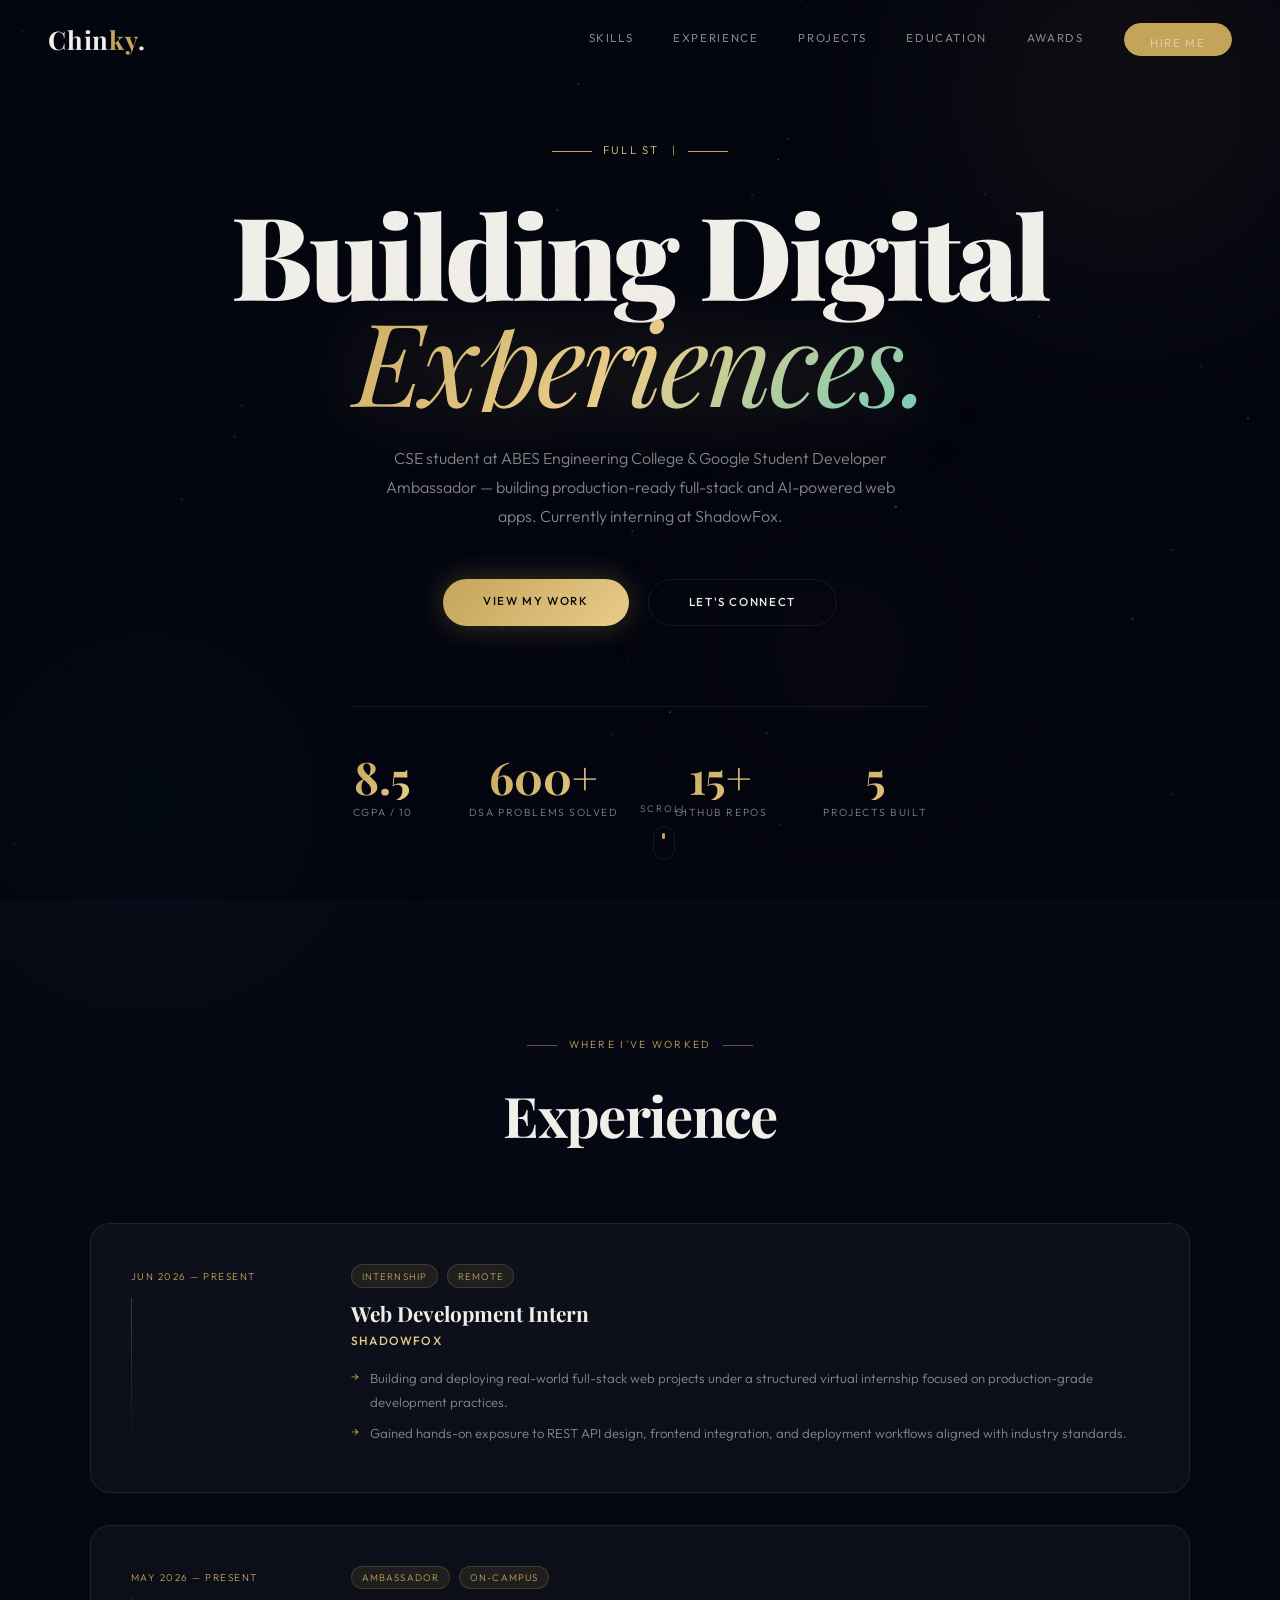
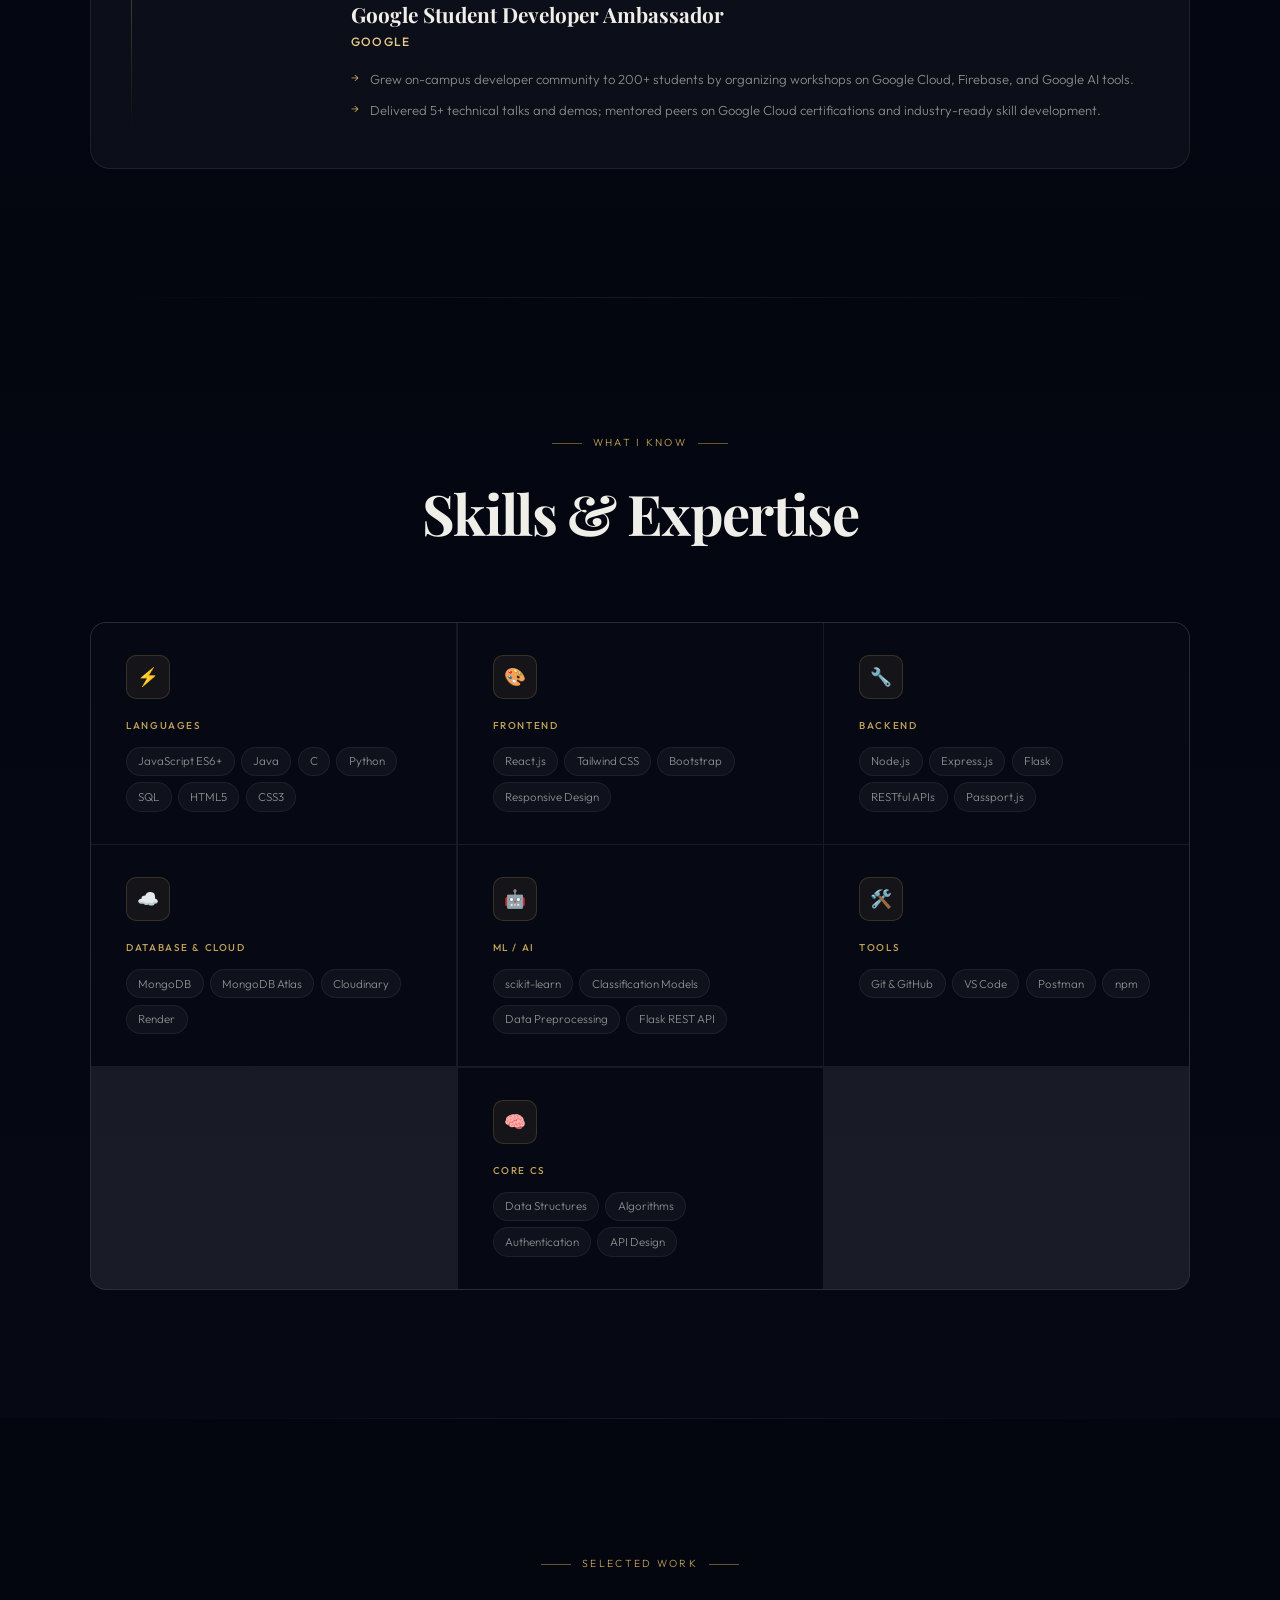
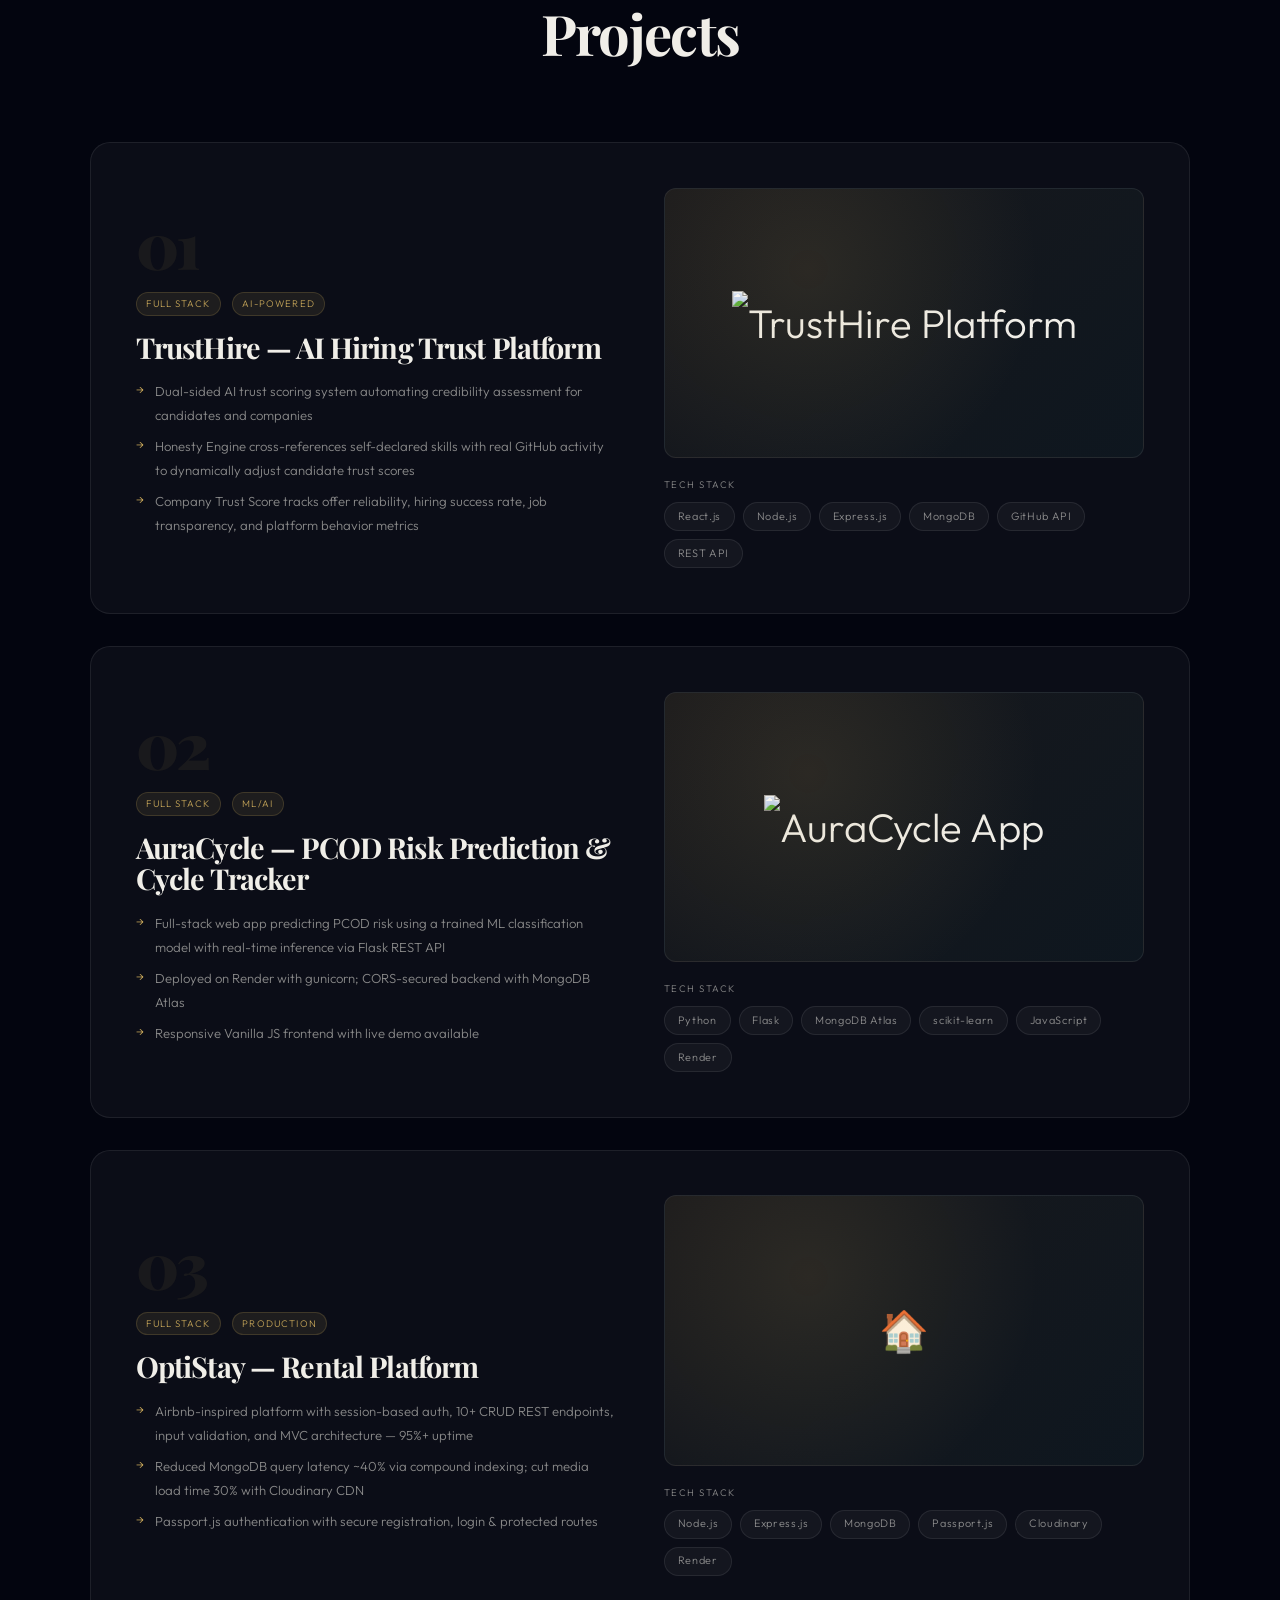
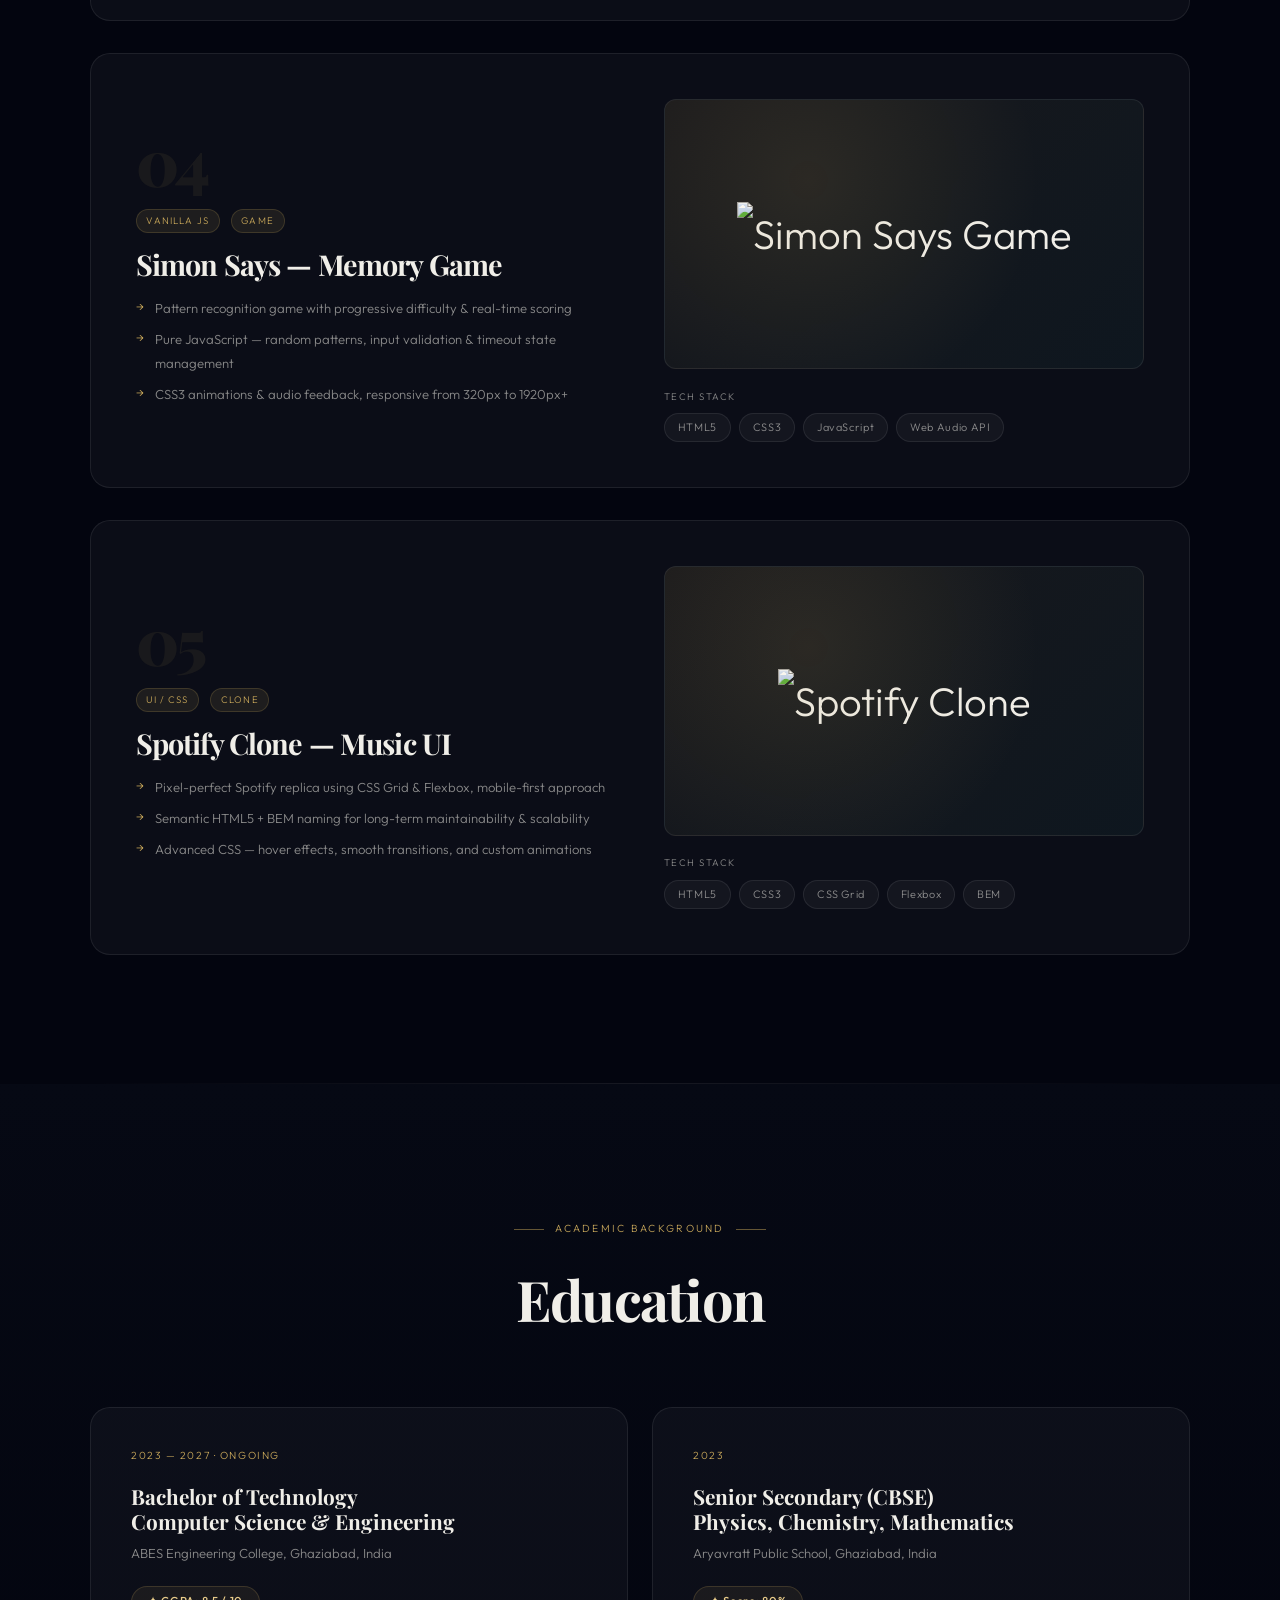
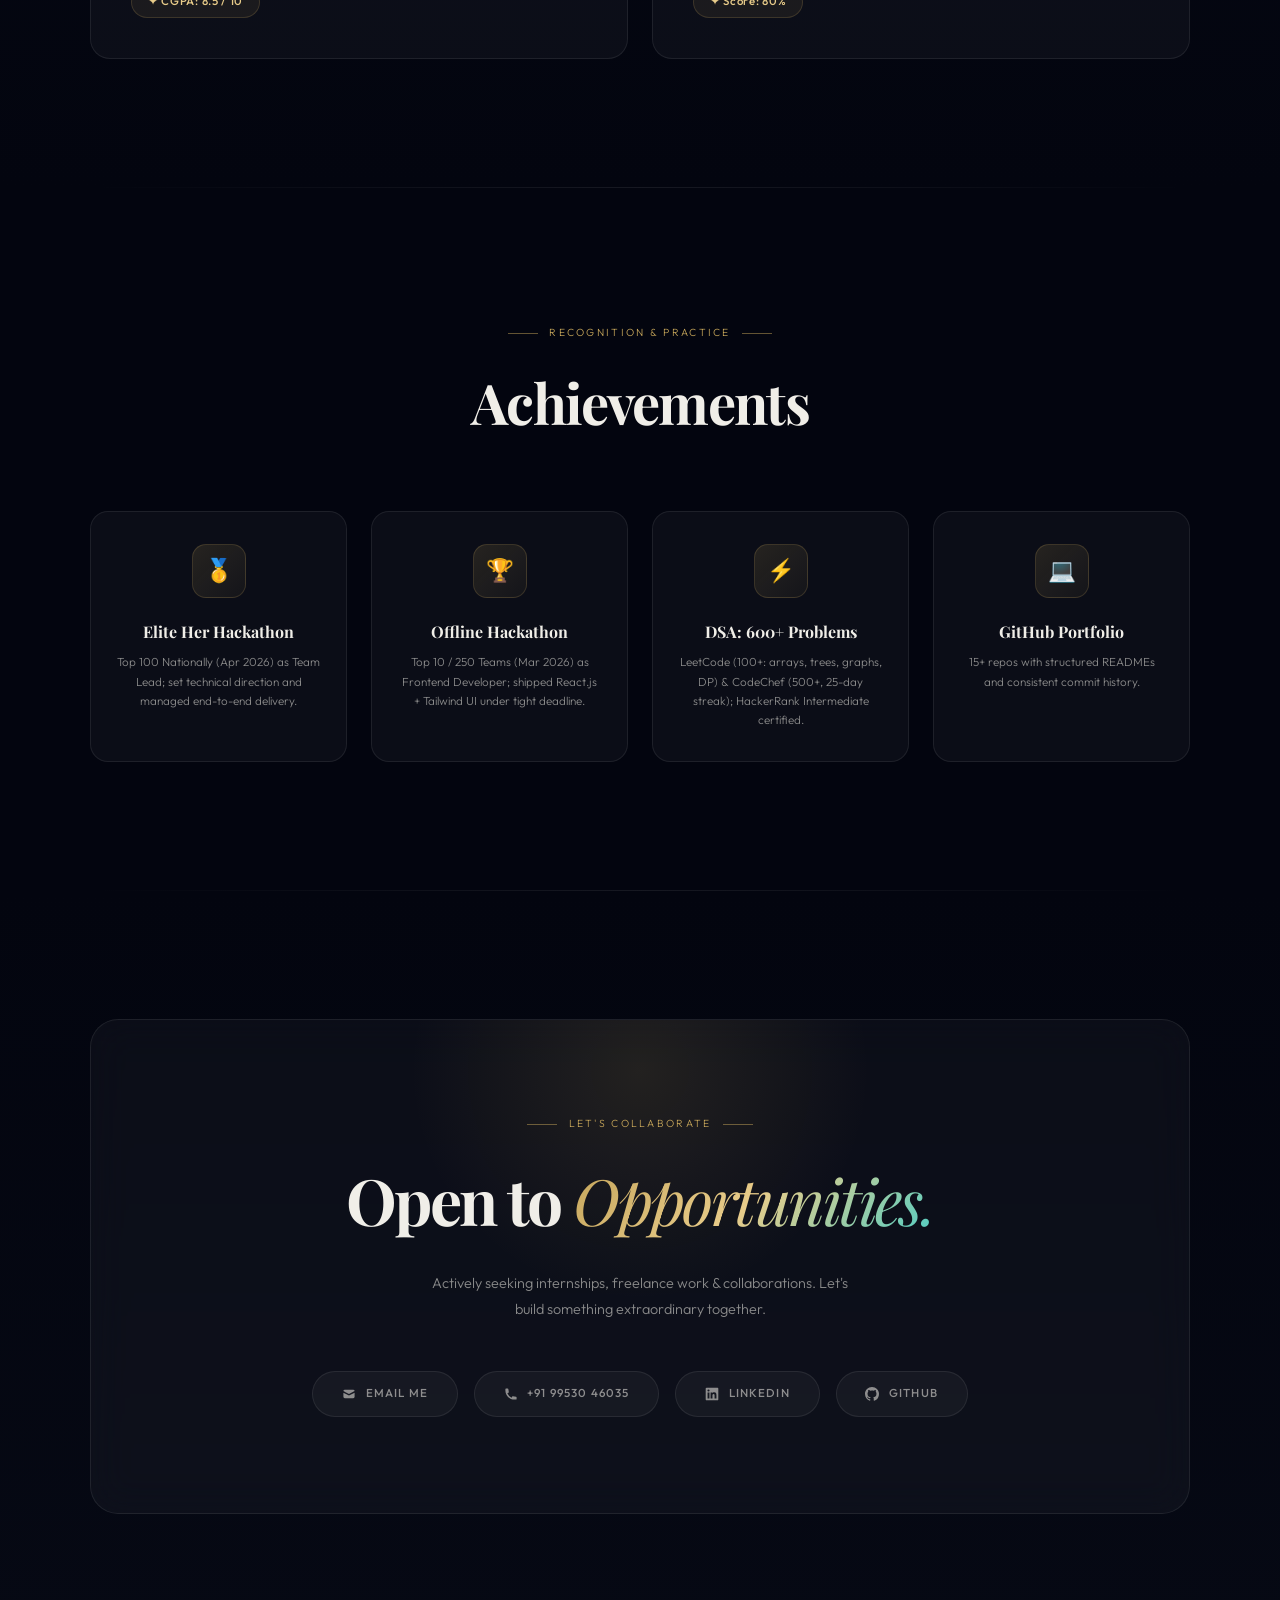
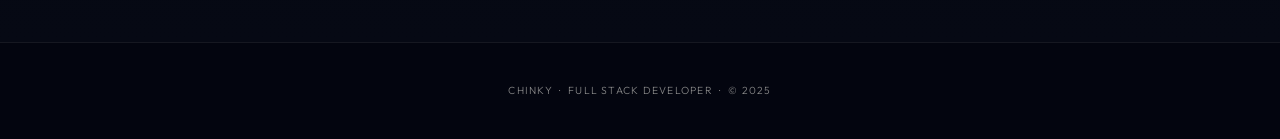
==== commit 7f168310: "fix project cards' HTML and add alt text" ====
--- a/ShadowFox/Portfolio/index.html
+++ b/ShadowFox/Portfolio/index.html
@@ -250,7 +250,7 @@
             </ul>
           </div>
           <div class="proj-visual">
-            <div class="proj-mockup">🤝<div class="proj-mockup-glow"></div></div>
+            <div class="proj-mockup"><img src="trust.png" alt="TrustHire Platform"><div class="proj-mockup-glow"></div></div>
             <div>
               <div class="proj-stack-title">Tech Stack</div>
               <div class="proj-techs">
@@ -280,7 +280,7 @@
             </ul>
           </div>
           <div class="proj-visual">
-            <div class="proj-mockup">🌸<div class="proj-mockup-glow"></div></div>
+            <div class="proj-mockup"><img src="aura.png" alt="AuraCycle App"><div class="proj-mockup-glow"></div></div>
             <div>
               <div class="proj-stack-title">Tech Stack</div>
               <div class="proj-techs">
@@ -340,7 +340,7 @@
             </ul>
           </div>
           <div class="proj-visual">
-            <div class="proj-mockup">🎮<div class="proj-mockup-glow"></div></div>
+            <div class="proj-mockup"><img src="simon.png" alt="Simon Says Game"><div class="proj-mockup-glow"></div></div>
             <div>
               <div class="proj-stack-title">Tech Stack</div>
               <div class="proj-techs">
@@ -368,7 +368,7 @@
             </ul>
           </div>
           <div class="proj-visual">
-            <div class="proj-mockup">🎵<div class="proj-mockup-glow"></div></div>
+            <div class="proj-mockup"><img src="spotify.png" alt="Spotify Clone"><div class="proj-mockup-glow"></div></div>
             <div>
               <div class="proj-stack-title">Tech Stack</div>
               <div class="proj-techs">
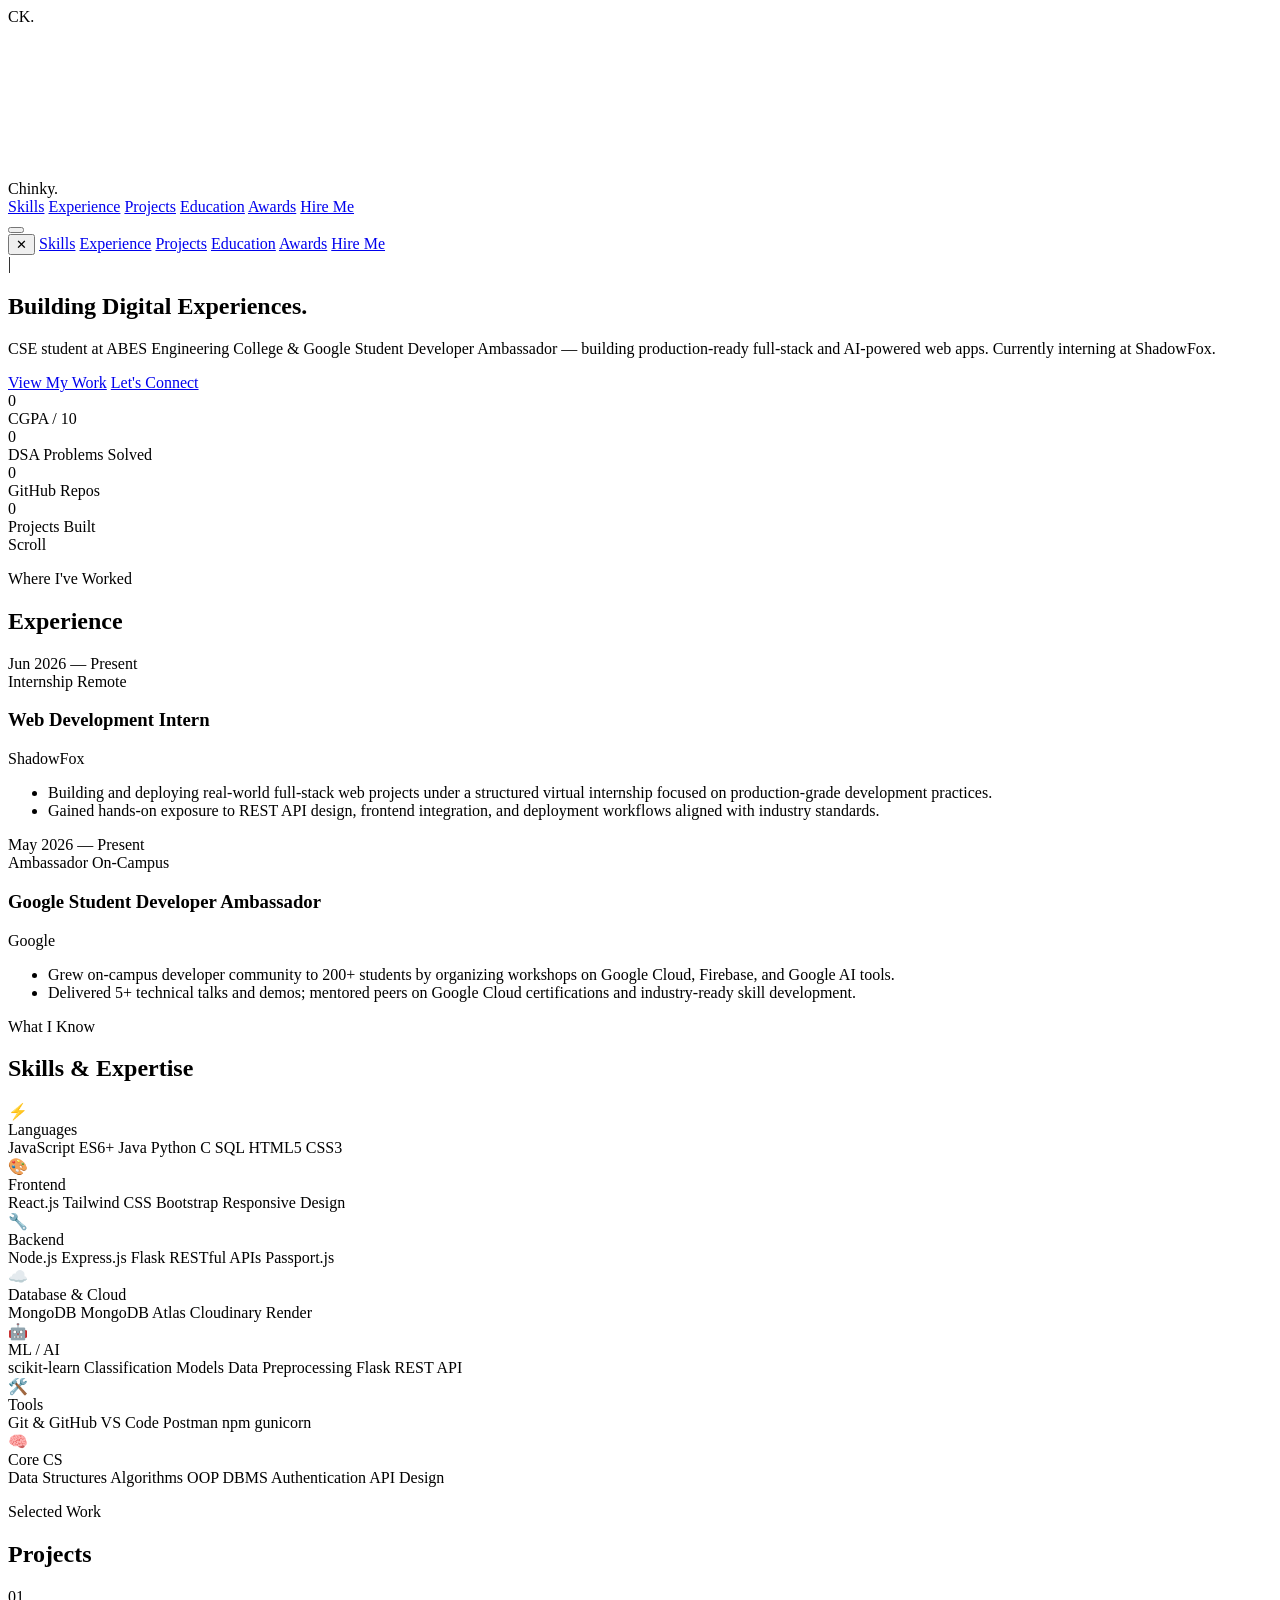
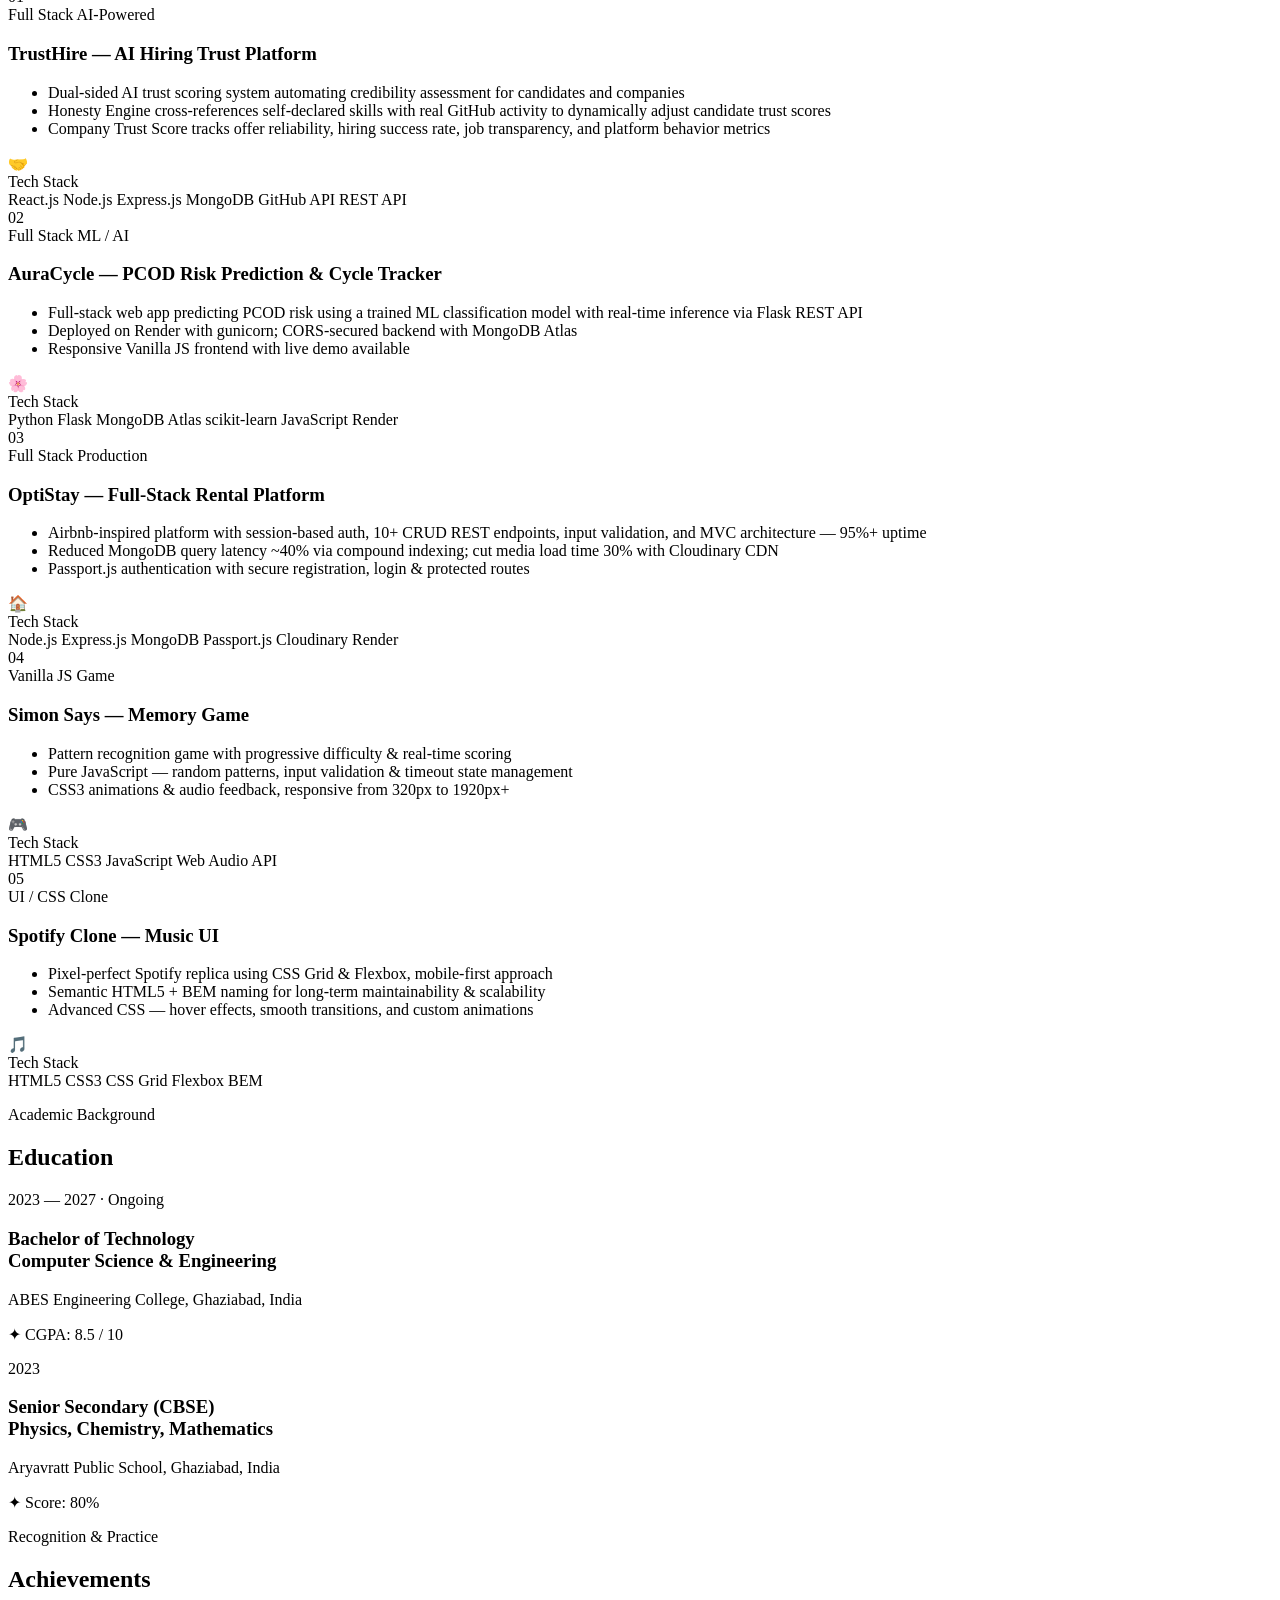
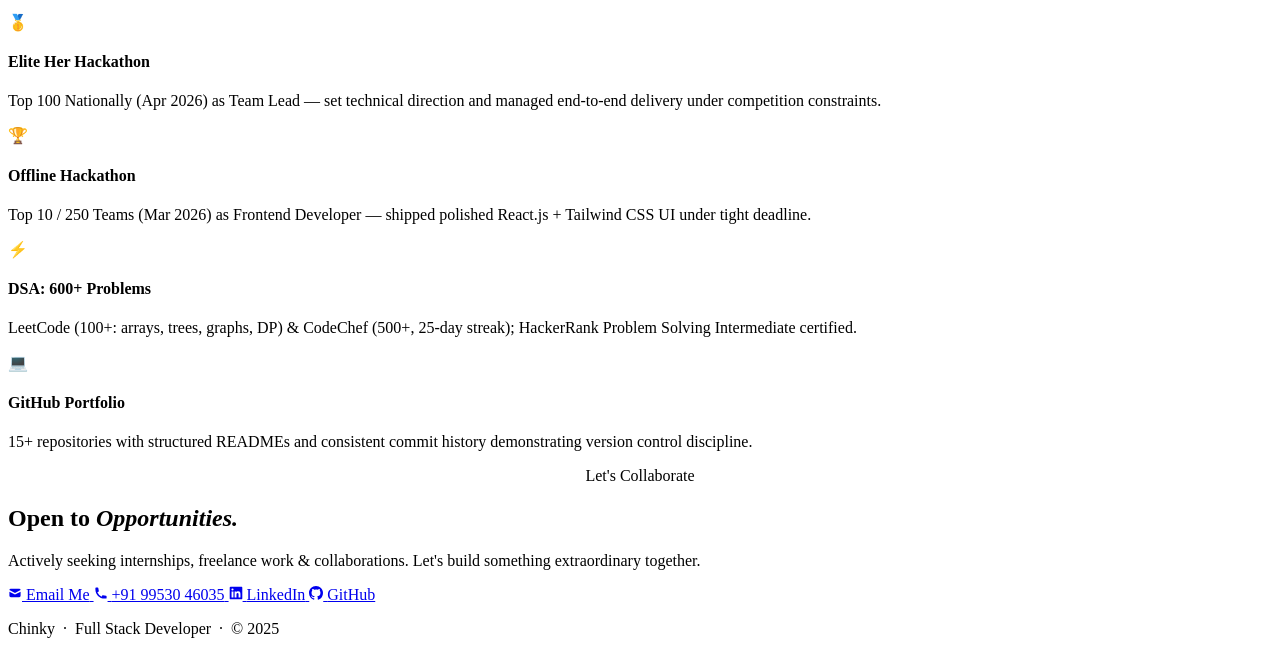
==== commit 158f1932: "index.html" ====
--- a/ShadowFox/Portfolio/index.html
+++ b/ShadowFox/Portfolio/index.html
@@ -4,10 +4,8 @@
 <meta charset="UTF-8">
 <meta name="viewport" content="width=device-width, initial-scale=1.0">
 <title>Chinky — Full Stack Developer</title>
-
 <link href="https://fonts.googleapis.com/css2?family=Playfair+Display:ital,wght@0,400;0,700;0,900;1,400;1,700&family=Outfit:wght@200;300;400;500&display=swap" rel="stylesheet">
 <link rel="stylesheet" href="style.css">
-
 </head>
 <body>
 
@@ -40,7 +38,22 @@
     <a href="#achievements">Awards</a>
     <a href="#contact" class="nav-btn">Hire Me</a>
   </div>
+  <button class="nav-hamburger" id="navHamburger" aria-label="Open menu">
+    <span></span><span></span><span></span>
+  </button>
 </nav>
+
+<!-- MOBILE MENU -->
+<div class="mobile-menu" id="mobileMenu">
+  <button class="mobile-menu-close" id="mobileMenuClose" aria-label="Close menu">✕</button>
+  <a href="#skills" class="mobile-link">Skills</a>
+  <a href="#experience" class="mobile-link">Experience</a>
+  <a href="#projects" class="mobile-link">Projects</a>
+  <a href="#education" class="mobile-link">Education</a>
+  <a href="#achievements" class="mobile-link">Awards</a>
+  <a href="#contact" class="mobile-link mobile-link-cta">Hire Me</a>
+</div>
+<div class="mobile-overlay" id="mobileOverlay"></div>
 
 <!-- ═══ HERO ═══ -->
 <section id="hero">
@@ -54,7 +67,7 @@
     <span class="line2">Experiences.</span>
   </h1>
   <p class="hero-sub">
-    CSE student at ABES Engineering College & Google Student Developer Ambassador — building production-ready full-stack and AI-powered web apps. Currently interning at ShadowFox.
+    CSE student at ABES Engineering College &amp; Google Student Developer Ambassador — building production-ready full-stack and AI-powered web apps. Currently interning at ShadowFox.
   </p>
   <div class="hero-ctas">
     <a href="#projects" class="btn-glow primary">View My Work</a>
@@ -93,6 +106,7 @@
         <h2 class="section-title">Experience</h2>
       </div>
       <div class="exp-list">
+
         <div class="exp-card reveal">
           <div class="exp-left">
             <span class="exp-date">Jun 2026 — Present</span>
@@ -111,6 +125,7 @@
             </ul>
           </div>
         </div>
+
         <div class="exp-card reveal reveal-delay-1">
           <div class="exp-left">
             <span class="exp-date">May 2026 — Present</span>
@@ -129,6 +144,7 @@
             </ul>
           </div>
         </div>
+
       </div>
     </div>
   </div>
@@ -141,22 +157,24 @@
     <div class="max-w">
       <div class="section-head reveal">
         <p class="section-kicker">What I Know</p>
-        <h2 class="section-title">Skills & Expertise</h2>
+        <h2 class="section-title">Skills &amp; Expertise</h2>
       </div>
       <div class="skills-grid">
+
         <div class="skill-block reveal">
           <div class="skill-block-icon">⚡</div>
           <div class="skill-block-cat">Languages</div>
           <div class="skill-tags">
             <span class="skill-tag">JavaScript ES6+</span>
             <span class="skill-tag">Java</span>
+            <span class="skill-tag">Python</span>
             <span class="skill-tag">C</span>
-            <span class="skill-tag">Python</span>
             <span class="skill-tag">SQL</span>
             <span class="skill-tag">HTML5</span>
             <span class="skill-tag">CSS3</span>
           </div>
         </div>
+
         <div class="skill-block reveal reveal-delay-1">
           <div class="skill-block-icon">🎨</div>
           <div class="skill-block-cat">Frontend</div>
@@ -167,6 +185,7 @@
             <span class="skill-tag">Responsive Design</span>
           </div>
         </div>
+
         <div class="skill-block reveal reveal-delay-2">
           <div class="skill-block-icon">🔧</div>
           <div class="skill-block-cat">Backend</div>
@@ -178,9 +197,10 @@
             <span class="skill-tag">Passport.js</span>
           </div>
         </div>
+
         <div class="skill-block reveal reveal-delay-1">
           <div class="skill-block-icon">☁️</div>
-          <div class="skill-block-cat">Database & Cloud</div>
+          <div class="skill-block-cat">Database &amp; Cloud</div>
           <div class="skill-tags">
             <span class="skill-tag">MongoDB</span>
             <span class="skill-tag">MongoDB Atlas</span>
@@ -188,6 +208,7 @@
             <span class="skill-tag">Render</span>
           </div>
         </div>
+
         <div class="skill-block reveal reveal-delay-2">
           <div class="skill-block-icon">🤖</div>
           <div class="skill-block-cat">ML / AI</div>
@@ -198,31 +219,36 @@
             <span class="skill-tag">Flask REST API</span>
           </div>
         </div>
+
         <div class="skill-block reveal reveal-delay-3">
           <div class="skill-block-icon">🛠️</div>
           <div class="skill-block-cat">Tools</div>
           <div class="skill-tags">
-            <span class="skill-tag">Git & GitHub</span>
+            <span class="skill-tag">Git &amp; GitHub</span>
             <span class="skill-tag">VS Code</span>
             <span class="skill-tag">Postman</span>
             <span class="skill-tag">npm</span>
-          </div>
-        </div>
-        <div class="skill-block reveal reveal-delay-3">
+            <span class="skill-tag">gunicorn</span>
+          </div>
+        </div>
+
+        <div class="skill-block reveal reveal-delay-3 skill-block-center">
           <div class="skill-block-icon">🧠</div>
           <div class="skill-block-cat">Core CS</div>
           <div class="skill-tags">
             <span class="skill-tag">Data Structures</span>
             <span class="skill-tag">Algorithms</span>
+            <span class="skill-tag">OOP</span>
+            <span class="skill-tag">DBMS</span>
             <span class="skill-tag">Authentication</span>
             <span class="skill-tag">API Design</span>
           </div>
         </div>
-      </div>
-    </div>
-  </div>
-</section>
-
+
+      </div>
+    </div>
+  </div>
+</section>
 <div class="divider"></div>
 
 <!-- ═══ PROJECTS ═══ -->
@@ -235,8 +261,9 @@
       </div>
       <div class="proj-list">
 
+        <!-- PROJECT 01 -->
         <div class="proj-card reveal" id="p1">
-          <div>
+          <div class="proj-content">
             <div class="proj-num-badge">01</div>
             <div class="proj-badge-row">
               <span class="proj-badge">Full Stack</span>
@@ -250,8 +277,12 @@
             </ul>
           </div>
           <div class="proj-visual">
-            <div class="proj-mockup"><img src="trust.png" alt="TrustHire Platform"><div class="proj-mockup-glow"></div></div>
-            <div>
+            <div class="proj-mockup">
+              <img src="trust.png" alt="TrustHire Platform" onerror="this.style.display='none';this.nextElementSibling.style.display='flex'">
+              <div class="proj-mockup-fallback">🤝</div>
+              <div class="proj-mockup-glow"></div>
+            </div>
+            <div class="proj-stack-wrap">
               <div class="proj-stack-title">Tech Stack</div>
               <div class="proj-techs">
                 <span class="proj-tech">React.js</span>
@@ -265,14 +296,15 @@
           </div>
         </div>
 
+        <!-- PROJECT 02 -->
         <div class="proj-card reveal reveal-delay-1" id="p2">
-          <div>
+          <div class="proj-content">
             <div class="proj-num-badge">02</div>
             <div class="proj-badge-row">
               <span class="proj-badge">Full Stack</span>
-              <span class="proj-badge">ML/AI</span>
-            </div>
-            <h3 class="proj-title">AuraCycle — PCOD Risk Prediction & Cycle Tracker</h3>
+              <span class="proj-badge">ML / AI</span>
+            </div>
+            <h3 class="proj-title">AuraCycle — PCOD Risk Prediction &amp; Cycle Tracker</h3>
             <ul class="proj-desc">
               <li>Full-stack web app predicting PCOD risk using a trained ML classification model with real-time inference via Flask REST API</li>
               <li>Deployed on Render with gunicorn; CORS-secured backend with MongoDB Atlas</li>
@@ -280,8 +312,12 @@
             </ul>
           </div>
           <div class="proj-visual">
-            <div class="proj-mockup"><img src="aura.png" alt="AuraCycle App"><div class="proj-mockup-glow"></div></div>
-            <div>
+            <div class="proj-mockup">
+              <img src="image.png" alt="AuraCycle App" onerror="this.style.display='none';this.nextElementSibling.style.display='flex'">
+              <div class="proj-mockup-fallback">🌸</div>
+              <div class="proj-mockup-glow"></div>
+            </div>
+            <div class="proj-stack-wrap">
               <div class="proj-stack-title">Tech Stack</div>
               <div class="proj-techs">
                 <span class="proj-tech">Python</span>
@@ -295,23 +331,28 @@
           </div>
         </div>
 
+        <!-- PROJECT 03 -->
         <div class="proj-card reveal reveal-delay-2" id="p3">
-          <div>
+          <div class="proj-content">
             <div class="proj-num-badge">03</div>
             <div class="proj-badge-row">
               <span class="proj-badge">Full Stack</span>
               <span class="proj-badge">Production</span>
             </div>
-            <h3 class="proj-title">OptiStay — Rental Platform</h3>
+            <h3 class="proj-title">OptiStay — Full-Stack Rental Platform</h3>
             <ul class="proj-desc">
               <li>Airbnb-inspired platform with session-based auth, 10+ CRUD REST endpoints, input validation, and MVC architecture — 95%+ uptime</li>
               <li>Reduced MongoDB query latency ~40% via compound indexing; cut media load time 30% with Cloudinary CDN</li>
-              <li>Passport.js authentication with secure registration, login & protected routes</li>
+              <li>Passport.js authentication with secure registration, login &amp; protected routes</li>
             </ul>
           </div>
           <div class="proj-visual">
-            <div class="proj-mockup">🏠<div class="proj-mockup-glow"></div></div>
-            <div>
+            <div class="proj-mockup">
+              <img src="optistay.png" alt="OptiStay Platform" onerror="this.style.display='none';this.nextElementSibling.style.display='flex'">
+              <div class="proj-mockup-fallback">🏠</div>
+              <div class="proj-mockup-glow"></div>
+            </div>
+            <div class="proj-stack-wrap">
               <div class="proj-stack-title">Tech Stack</div>
               <div class="proj-techs">
                 <span class="proj-tech">Node.js</span>
@@ -325,8 +366,9 @@
           </div>
         </div>
 
+        <!-- PROJECT 04 -->
         <div class="proj-card reveal reveal-delay-3" id="p4">
-          <div>
+          <div class="proj-content">
             <div class="proj-num-badge">04</div>
             <div class="proj-badge-row">
               <span class="proj-badge">Vanilla JS</span>
@@ -334,14 +376,18 @@
             </div>
             <h3 class="proj-title">Simon Says — Memory Game</h3>
             <ul class="proj-desc">
-              <li>Pattern recognition game with progressive difficulty & real-time scoring</li>
-              <li>Pure JavaScript — random patterns, input validation & timeout state management</li>
-              <li>CSS3 animations & audio feedback, responsive from 320px to 1920px+</li>
+              <li>Pattern recognition game with progressive difficulty &amp; real-time scoring</li>
+              <li>Pure JavaScript — random patterns, input validation &amp; timeout state management</li>
+              <li>CSS3 animations &amp; audio feedback, responsive from 320px to 1920px+</li>
             </ul>
           </div>
           <div class="proj-visual">
-            <div class="proj-mockup"><img src="simon.png" alt="Simon Says Game"><div class="proj-mockup-glow"></div></div>
-            <div>
+            <div class="proj-mockup">
+              <img src="simon.png" alt="Simon Says Game" onerror="this.style.display='none';this.nextElementSibling.style.display='flex'">
+              <div class="proj-mockup-fallback">🎮</div>
+              <div class="proj-mockup-glow"></div>
+            </div>
+            <div class="proj-stack-wrap">
               <div class="proj-stack-title">Tech Stack</div>
               <div class="proj-techs">
                 <span class="proj-tech">HTML5</span>
@@ -353,8 +399,9 @@
           </div>
         </div>
 
+        <!-- PROJECT 05 -->
         <div class="proj-card reveal reveal-delay-4" id="p5">
-          <div>
+          <div class="proj-content">
             <div class="proj-num-badge">05</div>
             <div class="proj-badge-row">
               <span class="proj-badge">UI / CSS</span>
@@ -362,14 +409,18 @@
             </div>
             <h3 class="proj-title">Spotify Clone — Music UI</h3>
             <ul class="proj-desc">
-              <li>Pixel-perfect Spotify replica using CSS Grid & Flexbox, mobile-first approach</li>
-              <li>Semantic HTML5 + BEM naming for long-term maintainability & scalability</li>
+              <li>Pixel-perfect Spotify replica using CSS Grid &amp; Flexbox, mobile-first approach</li>
+              <li>Semantic HTML5 + BEM naming for long-term maintainability &amp; scalability</li>
               <li>Advanced CSS — hover effects, smooth transitions, and custom animations</li>
             </ul>
           </div>
           <div class="proj-visual">
-            <div class="proj-mockup"><img src="spotify.png" alt="Spotify Clone"><div class="proj-mockup-glow"></div></div>
-            <div>
+            <div class="proj-mockup">
+              <img src="spotify.png" alt="Spotify Clone" onerror="this.style.display='none';this.nextElementSibling.style.display='flex'">
+              <div class="proj-mockup-fallback">🎵</div>
+              <div class="proj-mockup-glow"></div>
+            </div>
+            <div class="proj-stack-wrap">
               <div class="proj-stack-title">Tech Stack</div>
               <div class="proj-techs">
                 <span class="proj-tech">HTML5</span>
@@ -386,7 +437,6 @@
     </div>
   </div>
 </section>
-
 <div class="divider"></div>
 
 <!-- ═══ EDUCATION ═══ -->
@@ -400,7 +450,7 @@
       <div class="edu-grid">
         <div class="edu-card reveal">
           <p class="edu-year">2023 — 2027 · Ongoing</p>
-          <h3 class="edu-degree">Bachelor of Technology<br>Computer Science & Engineering</h3>
+          <h3 class="edu-degree">Bachelor of Technology<br>Computer Science &amp; Engineering</h3>
           <p class="edu-school">ABES Engineering College, Ghaziabad, India</p>
           <span class="edu-score">✦ CGPA: 8.5 / 10</span>
         </div>
@@ -414,7 +464,6 @@
     </div>
   </div>
 </section>
-
 <div class="divider"></div>
 
 <!-- ═══ ACHIEVEMENTS ═══ -->
@@ -422,35 +471,34 @@
   <div class="section-wrap">
     <div class="max-w">
       <div class="section-head reveal">
-        <p class="section-kicker">Recognition & Practice</p>
+        <p class="section-kicker">Recognition &amp; Practice</p>
         <h2 class="section-title">Achievements</h2>
       </div>
       <div class="ach-grid">
         <div class="ach-card reveal">
           <div class="ach-icon-wrap">🥇</div>
           <h4 class="ach-title">Elite Her Hackathon</h4>
-          <p class="ach-desc">Top 100 Nationally (Apr 2026) as Team Lead; set technical direction and managed end-to-end delivery.</p>
+          <p class="ach-desc">Top 100 Nationally (Apr 2026) as Team Lead — set technical direction and managed end-to-end delivery under competition constraints.</p>
         </div>
         <div class="ach-card reveal reveal-delay-1">
           <div class="ach-icon-wrap">🏆</div>
           <h4 class="ach-title">Offline Hackathon</h4>
-          <p class="ach-desc">Top 10 / 250 Teams (Mar 2026) as Frontend Developer; shipped React.js + Tailwind UI under tight deadline.</p>
+          <p class="ach-desc">Top 10 / 250 Teams (Mar 2026) as Frontend Developer — shipped polished React.js + Tailwind CSS UI under tight deadline.</p>
         </div>
         <div class="ach-card reveal reveal-delay-2">
           <div class="ach-icon-wrap">⚡</div>
           <h4 class="ach-title">DSA: 600+ Problems</h4>
-          <p class="ach-desc">LeetCode (100+: arrays, trees, graphs, DP) & CodeChef (500+, 25-day streak); HackerRank Intermediate certified.</p>
+          <p class="ach-desc">LeetCode (100+: arrays, trees, graphs, DP) &amp; CodeChef (500+, 25-day streak); HackerRank Problem Solving Intermediate certified.</p>
         </div>
         <div class="ach-card reveal reveal-delay-3">
           <div class="ach-icon-wrap">💻</div>
           <h4 class="ach-title">GitHub Portfolio</h4>
-          <p class="ach-desc">15+ repos with structured READMEs and consistent commit history.</p>
-        </div>
-      </div>
-    </div>
-  </div>
-</section>
-
+          <p class="ach-desc">15+ repositories with structured READMEs and consistent commit history demonstrating version control discipline.</p>
+        </div>
+      </div>
+    </div>
+  </div>
+</section>
 <div class="divider"></div>
 
 <!-- ═══ CONTACT ═══ -->
@@ -461,9 +509,9 @@
         <div class="contact-orb"></div>
         <p class="section-kicker" style="justify-content:center;display:flex">Let's Collaborate</p>
         <h2 class="contact-title">Open to <em>Opportunities.</em></h2>
-        <p class="contact-sub">Actively seeking internships, freelance work & collaborations. Let's build something extraordinary together.</p>
+        <p class="contact-sub">Actively seeking internships, freelance work &amp; collaborations. Let's build something extraordinary together.</p>
         <div class="contact-links">
-          <a href="/cdn-cgi/l/email-protection#63000b0a0d5a5b5a5a0d0823040e020a0f4d000c0e" class="clink">
+          <a href="mailto:chin9899nk@gmail.com" class="clink">
             <svg width="14" height="14" viewBox="0 0 20 20" fill="currentColor" class="clink-icon"><path d="M2.003 5.884L10 9.882l7.997-3.998A2 2 0 0016 4H4a2 2 0 00-1.997 1.884z"/><path d="M18 8.118l-8 4-8-4V14a2 2 0 002 2h12a2 2 0 002-2V8.118z"/></svg>
             <span>Email Me</span>
           </a>
@@ -471,11 +519,11 @@
             <svg width="14" height="14" viewBox="0 0 20 20" fill="currentColor" class="clink-icon"><path d="M2 3a1 1 0 011-1h2.153a1 1 0 01.986.836l.74 4.435a1 1 0 01-.54 1.06l-1.548.773a11.037 11.037 0 006.105 6.105l.774-1.548a1 1 0 011.059-.54l4.435.74a1 1 0 01.836.986V17a1 1 0 01-1 1h-2C7.82 18 2 12.18 2 5V3z"/></svg>
             <span>+91 99530 46035</span>
           </a>
-          <a href="https://linkedin.com/in/chinky-" target="_blank" class="clink">
+          <a href="https://linkedin.com/in/chinky-" target="_blank" rel="noopener" class="clink">
             <svg width="14" height="14" viewBox="0 0 20 20" fill="currentColor" class="clink-icon"><path fill-rule="evenodd" d="M16.338 16.338H13.67V12.16c0-.995-.017-2.277-1.387-2.277-1.39 0-1.601 1.086-1.601 2.207v4.248H8.014v-8.59h2.559v1.174h.037c.356-.675 1.227-1.387 2.526-1.387 2.703 0 3.203 1.778 3.203 4.092v4.711zM5.005 6.575a1.548 1.548 0 11-.003-3.096 1.548 1.548 0 01.003 3.096zm-1.337 9.763H6.34v-8.59H3.667v8.59zM17.668 1H2.328C1.595 1 1 1.581 1 2.298v15.403C1 18.418 1.595 19 2.328 19h15.34c.734 0 1.332-.582 1.332-1.299V2.298C19 1.581 18.402 1 17.668 1z" clip-rule="evenodd"/></svg>
             <span>LinkedIn</span>
           </a>
-          <a href="https://github.com/Chinky29" target="_blank" class="clink">
+          <a href="https://github.com/Chinky29" target="_blank" rel="noopener" class="clink">
             <svg width="14" height="14" viewBox="0 0 20 20" fill="currentColor" class="clink-icon"><path fill-rule="evenodd" d="M10 0C4.477 0 0 4.484 0 10.017c0 4.425 2.865 8.18 6.839 9.504.5.092.682-.217.682-.483 0-.237-.008-.868-.013-1.703-2.782.605-3.369-1.343-3.369-1.343-.454-1.158-1.11-1.466-1.11-1.466-.908-.62.069-.608.069-.608 1.003.07 1.531 1.032 1.531 1.032.892 1.53 2.341 1.088 2.91.832.092-.647.35-1.088.636-1.338-2.22-.253-4.555-1.113-4.555-4.951 0-1.093.39-1.988 1.029-2.688-.103-.253-.446-1.272.098-2.65 0 0 .84-.27 2.75 1.026A9.564 9.564 0 0110 4.844c.85.004 1.705.115 2.504.337 1.909-1.296 2.747-1.027 2.747-1.027.546 1.379.203 2.398.1 2.651.64.7 1.028 1.595 1.028 2.688 0 3.848-2.339 4.695-4.566 4.943.359.309.678.92.678 1.855 0 1.338-.012 2.419-.012 2.747 0 .268.18.58.688.482A10.019 10.019 0 0020 10.017C20 4.484 15.522 0 10 0z" clip-rule="evenodd"/></svg>
             <span>GitHub</span>
           </a>
@@ -488,7 +536,7 @@
 <footer>
   <p>Chinky &nbsp;·&nbsp; Full Stack Developer &nbsp;·&nbsp; © 2025</p>
 </footer>
-<script data-cfasync="false" src="/cdn-cgi/scripts/5c5dd728/cloudflare-static/email-decode.min.js"></script>
+
 <script src="script.js"></script>
 </body>
 </html>
